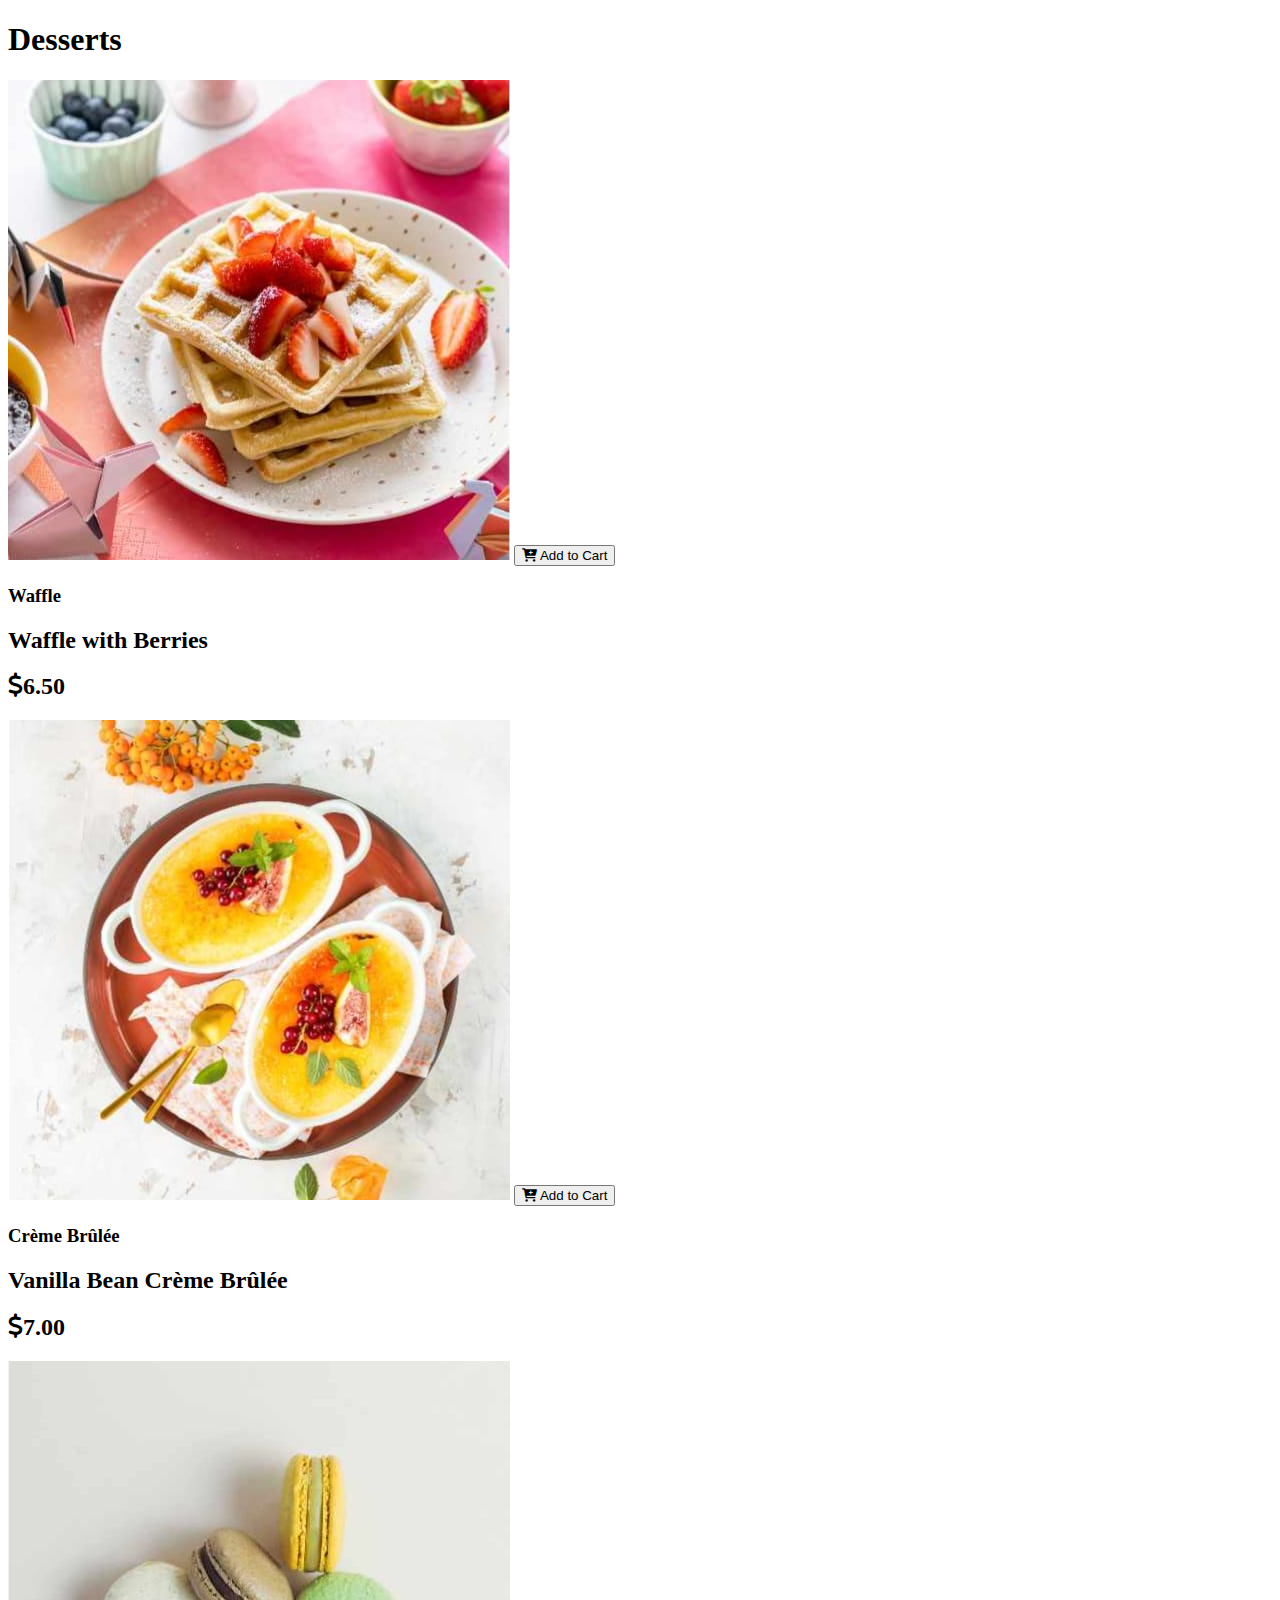
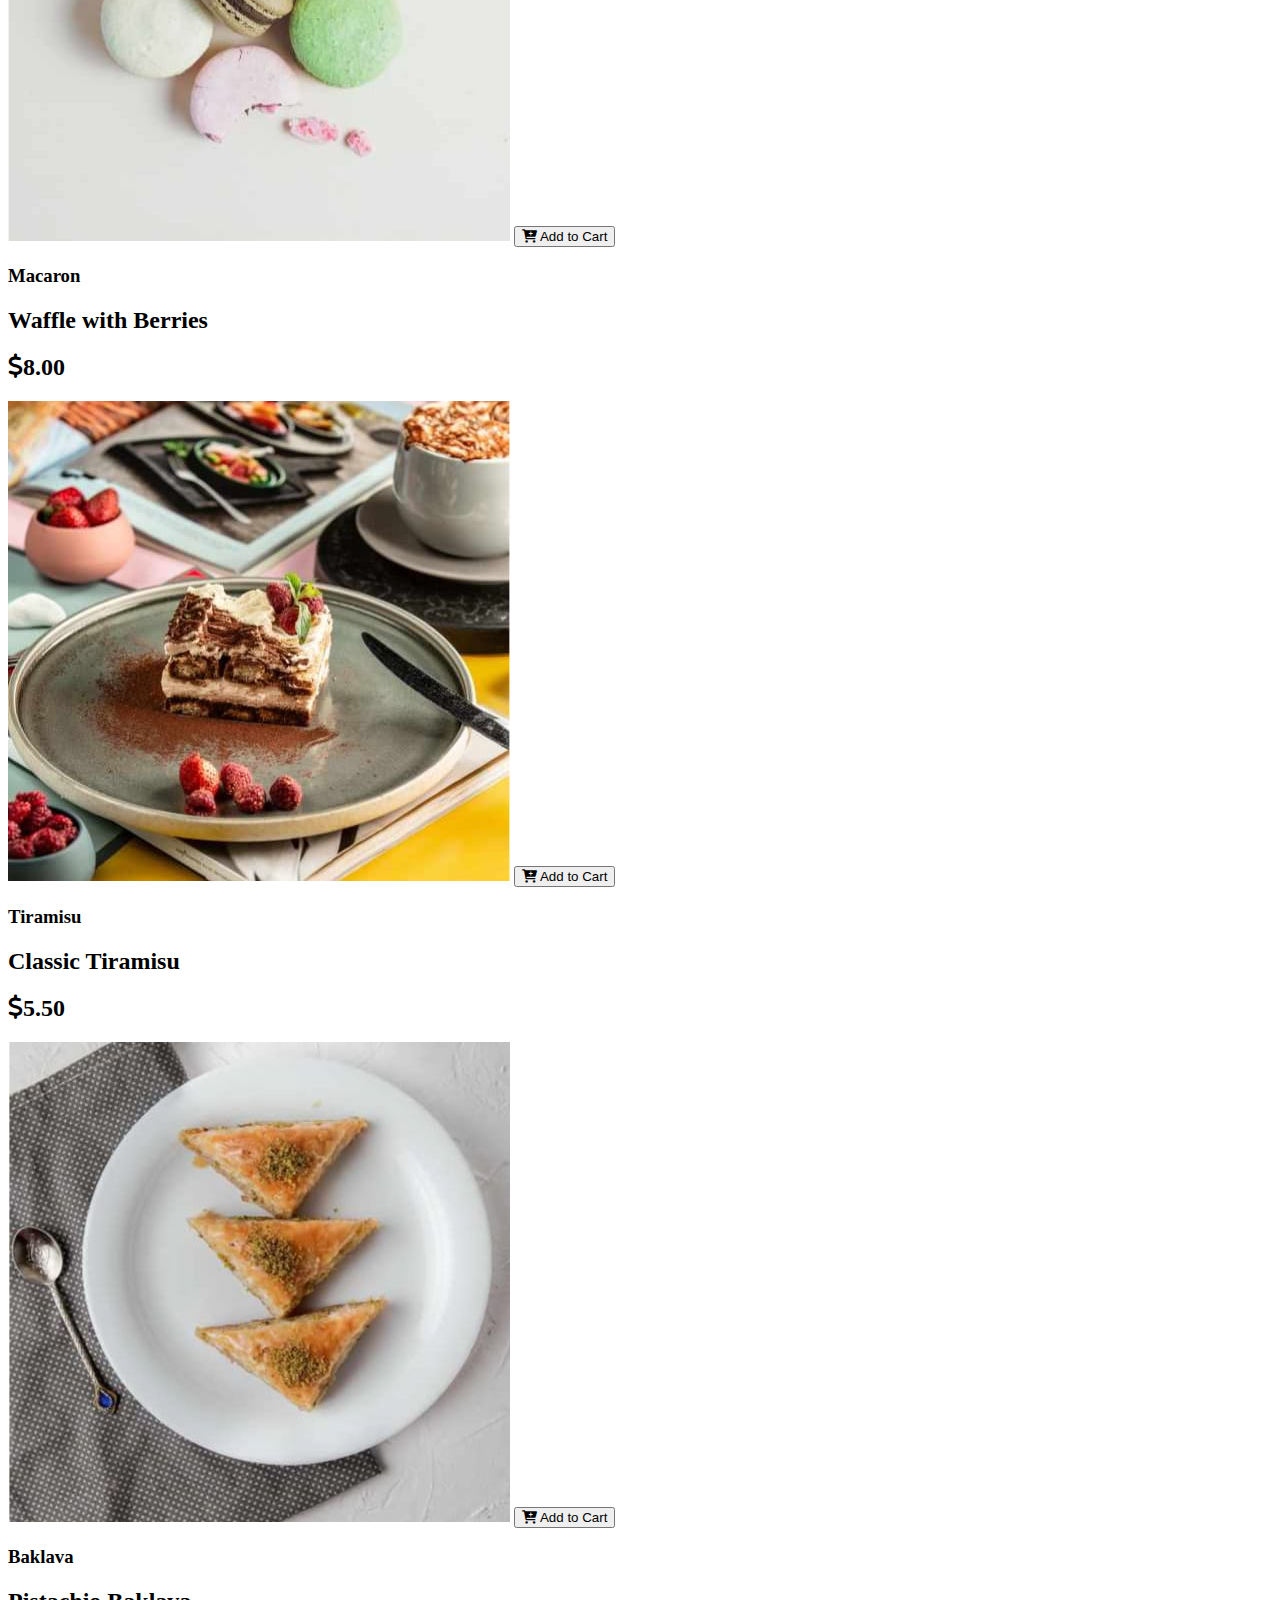
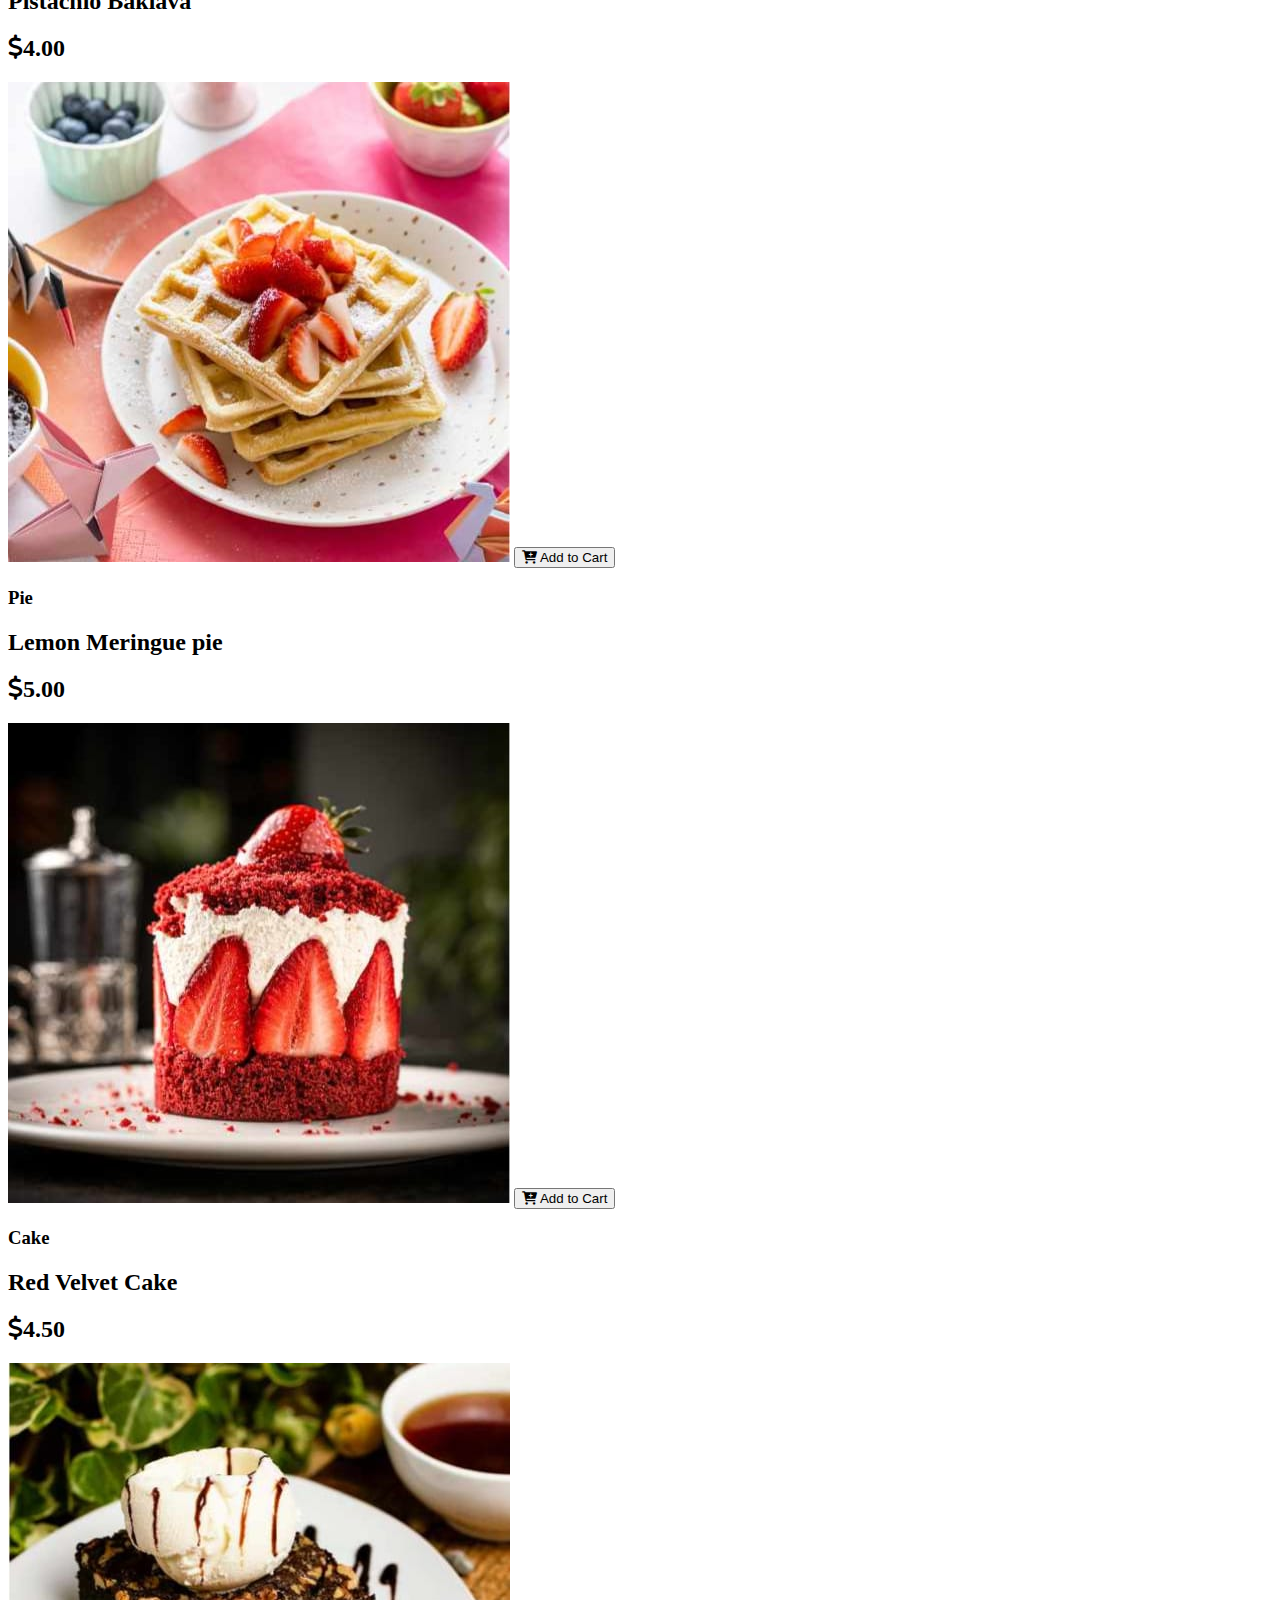
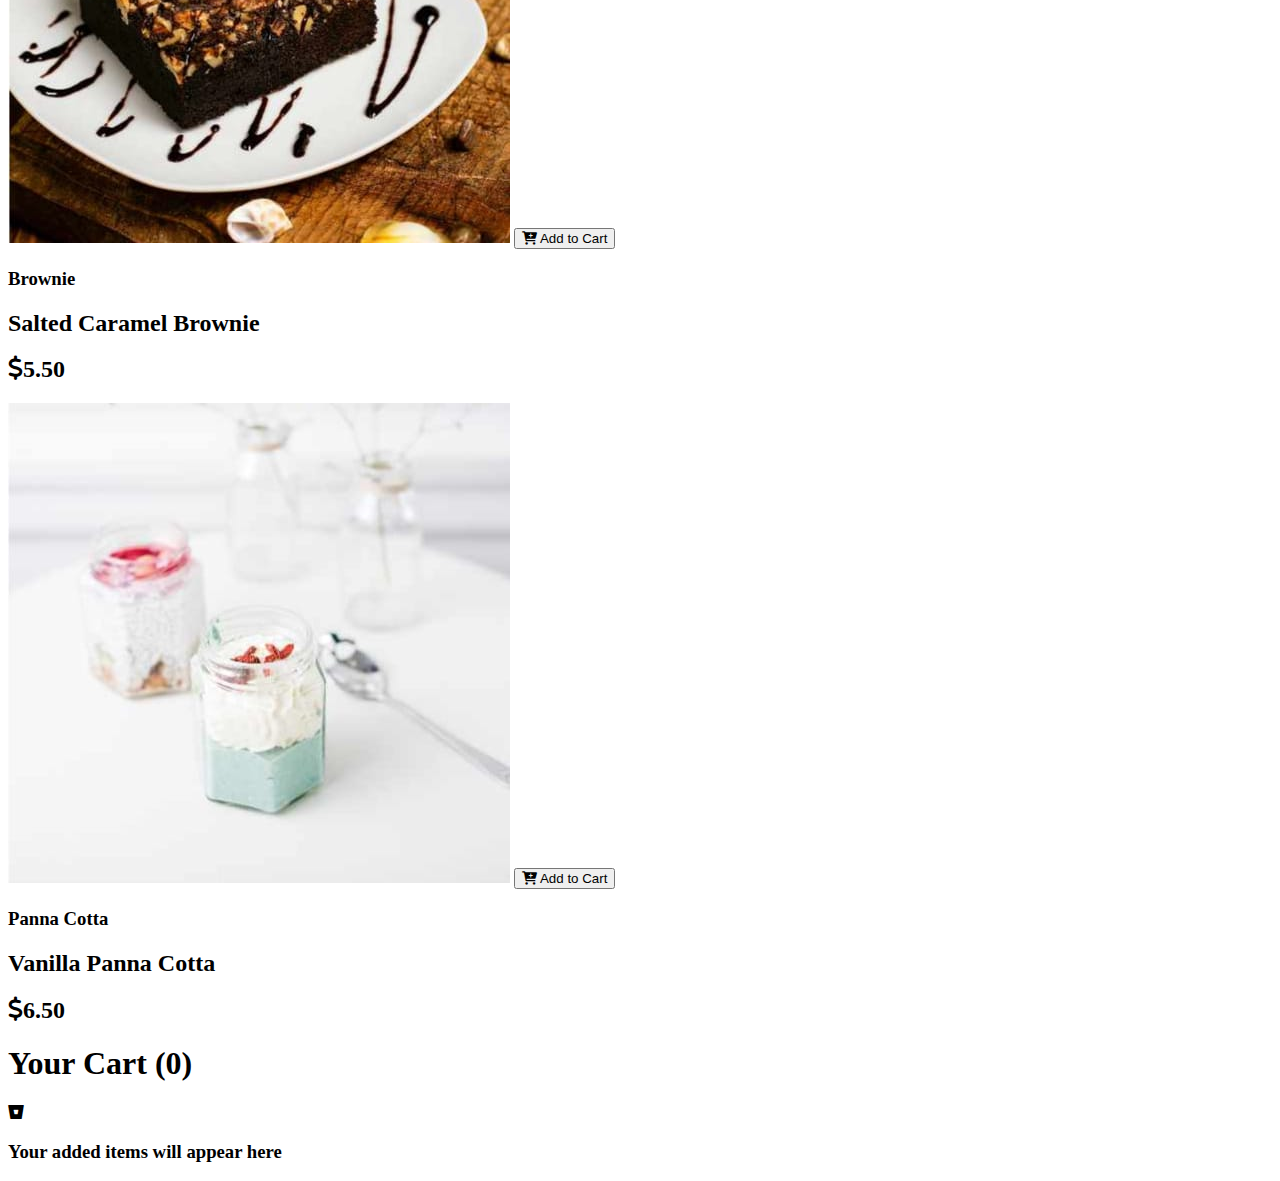
==== product.html @ cdf36c1e "did the html of this project" ====
<!DOCTYPE html>
<html lang="en">
<head>
    <meta charset="UTF-8">
    <meta name="viewport" content="width=device-width, initial-scale=1.0">
    <link rel="stylesheet" href="fontawesome/css/all.css">
    <title>Product list</title>
</head>
<body>
    <h1>Desserts</h1>
    <section>

        <div>
            <img src="product-list-with-cart-main/assets/images/image-waffle-desktop.jpg" alt="Waffle">
            <button> <i class="fa-solid fa-cart-plus"></i>  Add to Cart</button>
            <h3>Waffle</h3>
            <h2>Waffle with Berries</h2>
            <h2> <i class="fa-solid fa-dollar-sign"></i>6.50</h2>
        </div>

        <div>
            <img src="product-list-with-cart-main/assets/images/image-creme-brulee-desktop.jpg" alt="Crème Brûlée">
            <button> <i class="fa-solid fa-cart-plus"></i>  Add to Cart</button>
            <h3>Crème Brûlée</h3>
            <h2>Vanilla Bean Crème Brûlée</h2>
            <h2> <i class="fa-solid fa-dollar-sign"></i>7.00</h2>
        </div>

        <div>
            <img src="product-list-with-cart-main/assets/images/image-macaron-desktop.jpg" alt="Macaron">
            <button> <i class="fa-solid fa-cart-plus"></i>  Add to Cart</button>
            <h3>Macaron</h3>
            <h2>Waffle with Berries</h2>
            <h2> <i class="fa-solid fa-dollar-sign"></i>8.00</h2>
        </div>

    </section>

    <section>

        <div>
            <img src="product-list-with-cart-main/assets/images/image-tiramisu-desktop.jpg" alt="Tiramisu">
            <button> <i class="fa-solid fa-cart-plus"></i>  Add to Cart</button>
            <h3>Tiramisu</h3>
            <h2>Classic Tiramisu</h2>
            <h2> <i class="fa-solid fa-dollar-sign"></i>5.50</h2>
        </div>

        <div>
            <img src="product-list-with-cart-main/assets/images/image-baklava-desktop.jpg" alt="Baklava">
            <button> <i class="fa-solid fa-cart-plus"></i>  Add to Cart</button>
            <h3>Baklava</h3>
            <h2>Pistachio Baklava</h2>
            <h2> <i class="fa-solid fa-dollar-sign"></i>4.00</h2>
        </div>

        <div>
            <img src="product-list-with-cart-main/assets/images/image-waffle-desktop.jpg" alt="Pie">
            <button> <i class="fa-solid fa-cart-plus"></i>  Add to Cart</button>
            <h3>Pie</h3>
            <h2>Lemon Meringue pie</h2>
            <h2> <i class="fa-solid fa-dollar-sign"></i>5.00</h2>
        </div>
    </section>


    <section>

        <div>
            <img src="product-list-with-cart-main/assets/images/image-cake-desktop.jpg" alt="Cake">
            <button> <i class="fa-solid fa-cart-plus"></i>  Add to Cart</button>
            <h3>Cake</h3>
            <h2>Red Velvet Cake</h2>
            <h2> <i class="fa-solid fa-dollar-sign"></i>4.50</h2>
        </div>

        <div>
            <img src="product-list-with-cart-main/assets/images/image-brownie-desktop.jpg" alt="Brownie">
            <button> <i class="fa-solid fa-cart-plus"></i>  Add to Cart</button>
            <h3>Brownie</h3>
            <h2>Salted Caramel Brownie</h2>
            <h2> <i class="fa-solid fa-dollar-sign"></i>5.50</h2>
        </div>

        <div>
            <img src="product-list-with-cart-main/assets/images/image-panna-cotta-desktop.jpg" alt="Panna Cotta">
            <button> <i class="fa-solid fa-cart-plus"></i>  Add to Cart</button>
            <h3>Panna Cotta</h3>
            <h2>Vanilla Panna Cotta</h2>
            <h2> <i class="fa-solid fa-dollar-sign"></i>6.50</h2>
        </div>

    </section>

    <nav>
        <h1>Your Cart (0)</h1>
        <span>  <i class="fa-brands fa-bitbucket"></i> </span>
        <h3>Your added items will appear here</h3>
    </nav>
</body>
</html>
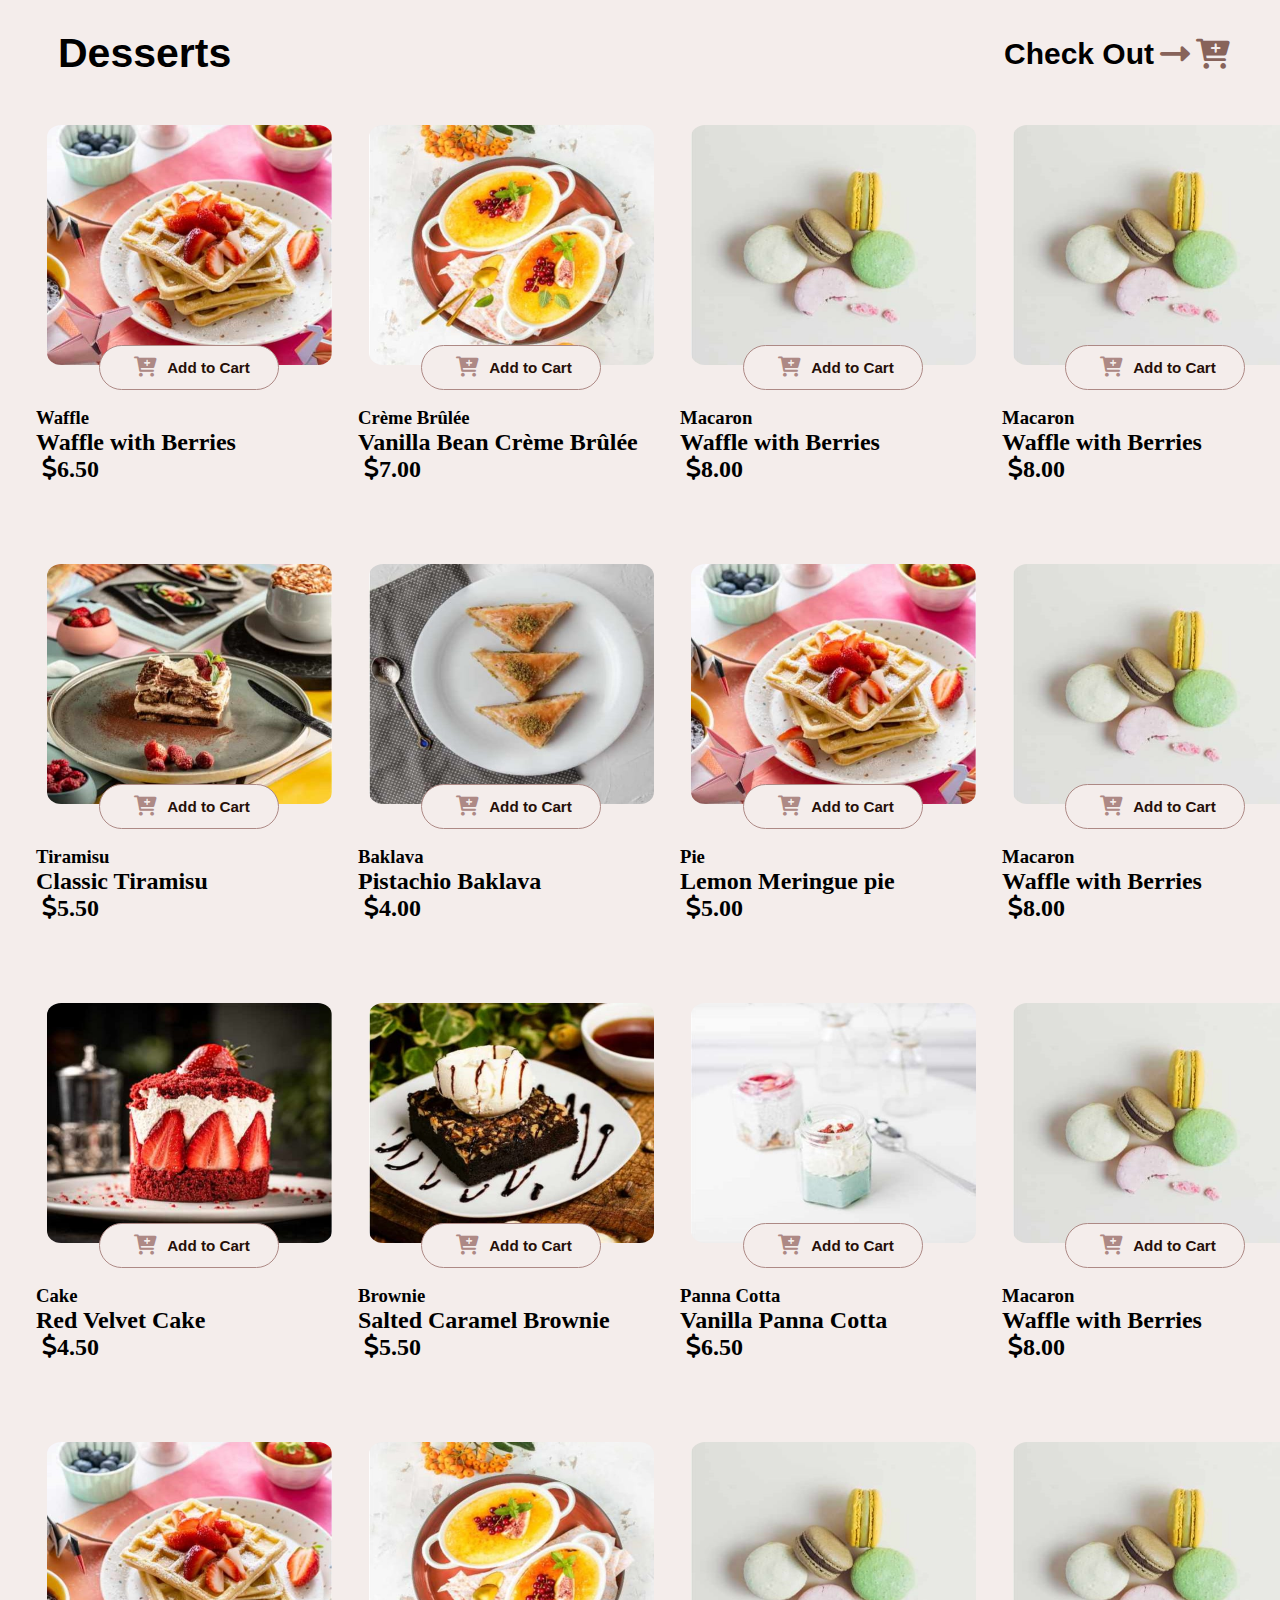
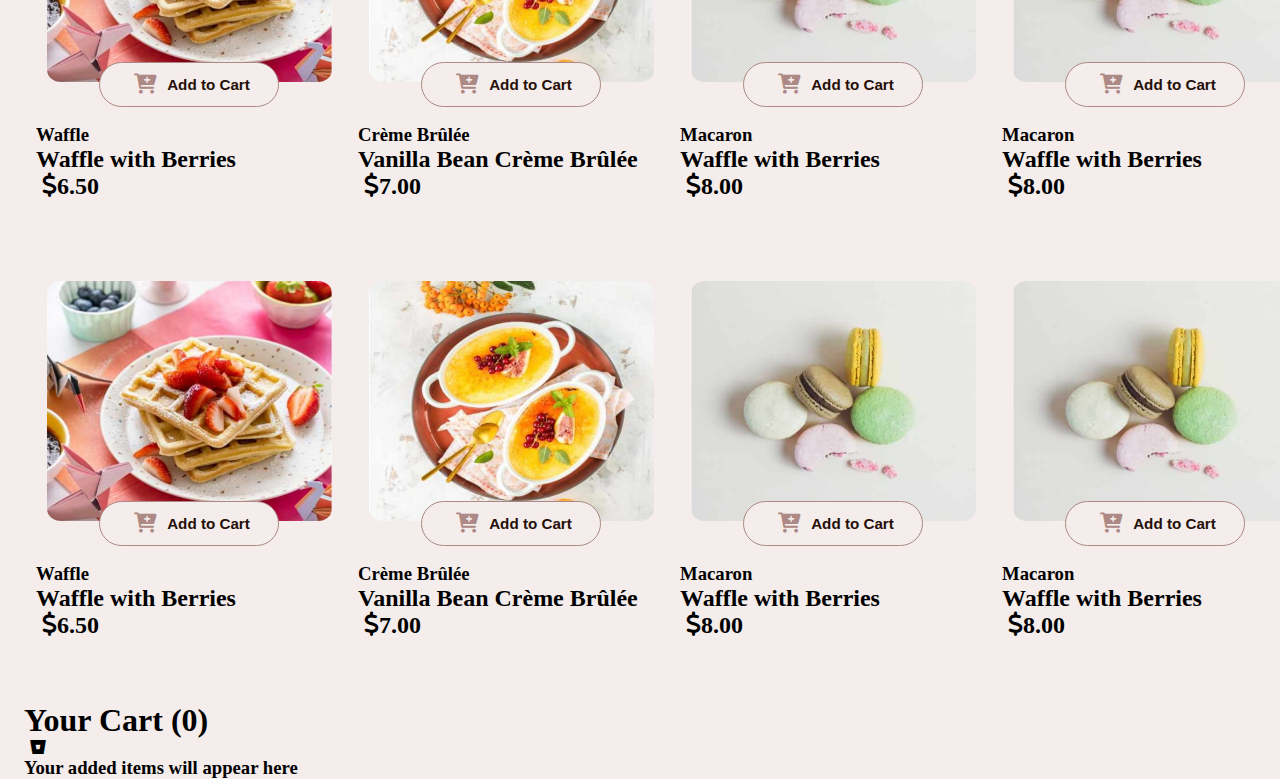
==== commit 45ba8862: "did the css of the site" ====
--- a/product.html
+++ b/product.html
@@ -4,94 +4,271 @@
     <meta charset="UTF-8">
     <meta name="viewport" content="width=device-width, initial-scale=1.0">
     <link rel="stylesheet" href="fontawesome/css/all.css">
+    <link rel="stylesheet" href="Product.css">
     <title>Product list</title>
 </head>
 <body>
-    <h1>Desserts</h1>
-    <section>
-
-        <div>
-            <img src="product-list-with-cart-main/assets/images/image-waffle-desktop.jpg" alt="Waffle">
-            <button> <i class="fa-solid fa-cart-plus"></i>  Add to Cart</button>
-            <h3>Waffle</h3>
-            <h2>Waffle with Berries</h2>
-            <h2> <i class="fa-solid fa-dollar-sign"></i>6.50</h2>
-        </div>
-
-        <div>
-            <img src="product-list-with-cart-main/assets/images/image-creme-brulee-desktop.jpg" alt="Crème Brûlée">
-            <button> <i class="fa-solid fa-cart-plus"></i>  Add to Cart</button>
-            <h3>Crème Brûlée</h3>
-            <h2>Vanilla Bean Crème Brûlée</h2>
-            <h2> <i class="fa-solid fa-dollar-sign"></i>7.00</h2>
-        </div>
-
-        <div>
-            <img src="product-list-with-cart-main/assets/images/image-macaron-desktop.jpg" alt="Macaron">
-            <button> <i class="fa-solid fa-cart-plus"></i>  Add to Cart</button>
-            <h3>Macaron</h3>
-            <h2>Waffle with Berries</h2>
-            <h2> <i class="fa-solid fa-dollar-sign"></i>8.00</h2>
-        </div>
-
+    <div class="div1">
+        <h1 class="desserts">Desserts</h1>
+        <span>
+            <h1 class="check">Check Out</h1>
+            <i class="fa-solid fa-right-long"></i>
+            <i class="fa-solid fa-cart-plus"></i> 
+        </span>
+    </div>
+   
+
+    <section class="realsection">
+
+        <section class="sections"> 
+
+            <div>
+                
+                <nav class="btn">
+                    <img src="product-list-with-cart-main/assets/images/image-waffle-desktop.jpg" alt="Waffle">
+                    <button> <i class="fa-solid fa-cart-plus"></i>  Add to Cart</button>
+                </nav>
+                
+                <h3>Waffle</h3>
+                <h2>Waffle with Berries</h2>
+                <h2> <i class="fa-solid fa-dollar-sign"></i>6.50</h2>
+            </div>
+    
+            <div>
+                <nav class="btn">
+                    <img src="product-list-with-cart-main/assets/images/image-creme-brulee-desktop.jpg" alt="Crème Brûlée">
+                    <button> <i class="fa-solid fa-cart-plus"></i>  Add to Cart</button>
+                </nav>
+
+                <h3>Crème Brûlée</h3>
+                <h2>Vanilla Bean Crème Brûlée</h2>
+                <h2> <i class="fa-solid fa-dollar-sign"></i>7.00</h2>
+            </div>
+    
+            <div>
+                <nav class="btn">
+                    <img src="product-list-with-cart-main/assets/images/image-macaron-desktop.jpg" alt="Macaron">
+                <button> <i class="fa-solid fa-cart-plus"></i>  Add to Cart</button>
+                </nav>
+
+                <h3>Macaron</h3>
+                <h2>Waffle with Berries</h2>
+                <h2> <i class="fa-solid fa-dollar-sign"></i>8.00</h2>
+            </div>
+    
+            <div>
+                <nav class="btn">
+                    <img src="product-list-with-cart-main/assets/images/image-macaron-desktop.jpg" alt="Macaron">
+                <button> <i class="fa-solid fa-cart-plus"></i>  Add to Cart</button>
+                </nav>
+
+                <h3>Macaron</h3>
+                <h2>Waffle with Berries</h2>
+                <h2> <i class="fa-solid fa-dollar-sign"></i>8.00</h2>
+            </div>
+        </section>
+    
+        <section class="sections">
+    
+            <div>
+
+                <nav class="btn">
+                    <img src="product-list-with-cart-main/assets/images/image-tiramisu-desktop.jpg" alt="Tiramisu">
+                <button> <i class="fa-solid fa-cart-plus"></i>  Add to Cart</button>
+                </nav>
+                
+                <h3>Tiramisu</h3>
+                <h2>Classic Tiramisu</h2>
+                <h2> <i class="fa-solid fa-dollar-sign"></i>5.50</h2>
+            </div>
+    
+            <div>
+                
+                <nav class="btn">
+                    <img src="product-list-with-cart-main/assets/images/image-baklava-desktop.jpg" alt="Baklava">
+                <button> <i class="fa-solid fa-cart-plus"></i>  Add to Cart</button>
+                </nav>
+
+                <h3>Baklava</h3>
+                <h2>Pistachio Baklava</h2>
+                <h2> <i class="fa-solid fa-dollar-sign"></i>4.00</h2>
+            </div>
+    
+            <div>
+                
+                <nav class="btn">
+                    <img src="product-list-with-cart-main/assets/images/image-waffle-desktop.jpg" alt="Pie">
+                <button> <i class="fa-solid fa-cart-plus"></i>  Add to Cart</button>
+                </nav>
+
+                <h3>Pie</h3>
+                <h2>Lemon Meringue pie</h2>
+                <h2> <i class="fa-solid fa-dollar-sign"></i>5.00</h2>
+            </div>
+
+            <div>
+                <nav class="btn">
+                    <img src="product-list-with-cart-main/assets/images/image-macaron-desktop.jpg" alt="Macaron">
+                <button> <i class="fa-solid fa-cart-plus"></i>  Add to Cart</button>
+                </nav>
+
+                <h3>Macaron</h3>
+                <h2>Waffle with Berries</h2>
+                <h2> <i class="fa-solid fa-dollar-sign"></i>8.00</h2>
+            </div>
+        </section>
+    
+    
+        <section class="sections">
+    
+            <div>
+
+                 <nav class="btn">
+                    <img src="product-list-with-cart-main/assets/images/image-cake-desktop.jpg" alt="Cake">
+                <button> <i class="fa-solid fa-cart-plus"></i>  Add to Cart</button>
+                 </nav>
+
+                <h3>Cake</h3>
+                <h2>Red Velvet Cake</h2>
+                <h2> <i class="fa-solid fa-dollar-sign"></i>4.50</h2>
+            </div>
+    
+            <div>
+
+                <nav class="btn">
+                    <img src="product-list-with-cart-main/assets/images/image-brownie-desktop.jpg" alt="Brownie">
+                    <button> <i class="fa-solid fa-cart-plus"></i>  Add to Cart</button>
+                </nav>
+
+                <h3>Brownie</h3>
+                <h2>Salted Caramel Brownie</h2>
+                <h2> <i class="fa-solid fa-dollar-sign"></i>5.50</h2>
+            </div>
+    
+            <div>
+
+                <nav class="btn">
+                    <img src="product-list-with-cart-main/assets/images/image-panna-cotta-desktop.jpg" alt="Panna Cotta">
+                    <button> <i class="fa-solid fa-cart-plus"></i>  Add to Cart</button>
+                </nav>
+
+                <h3>Panna Cotta</h3>
+                <h2>Vanilla Panna Cotta</h2>
+                <h2> <i class="fa-solid fa-dollar-sign"></i>6.50</h2>
+            </div>
+
+            <div>
+                <nav class="btn">
+                    <img src="product-list-with-cart-main/assets/images/image-macaron-desktop.jpg" alt="Macaron">
+                <button> <i class="fa-solid fa-cart-plus"></i>  Add to Cart</button>
+                </nav>
+
+                <h3>Macaron</h3>
+                <h2>Waffle with Berries</h2>
+                <h2> <i class="fa-solid fa-dollar-sign"></i>8.00</h2>
+            </div>
+    
+        </section>
+    
+        <section class="sections"> 
+
+            <div>
+                
+                <nav class="btn">
+                    <img src="product-list-with-cart-main/assets/images/image-waffle-desktop.jpg" alt="Waffle">
+                    <button> <i class="fa-solid fa-cart-plus"></i>  Add to Cart</button>
+                </nav>
+                
+                <h3>Waffle</h3>
+                <h2>Waffle with Berries</h2>
+                <h2> <i class="fa-solid fa-dollar-sign"></i>6.50</h2>
+            </div>
+    
+            <div>
+                <nav class="btn">
+                    <img src="product-list-with-cart-main/assets/images/image-creme-brulee-desktop.jpg" alt="Crème Brûlée">
+                    <button> <i class="fa-solid fa-cart-plus"></i>  Add to Cart</button>
+                </nav>
+
+                <h3>Crème Brûlée</h3>
+                <h2>Vanilla Bean Crème Brûlée</h2>
+                <h2> <i class="fa-solid fa-dollar-sign"></i>7.00</h2>
+            </div>
+    
+            <div>
+                <nav class="btn">
+                    <img src="product-list-with-cart-main/assets/images/image-macaron-desktop.jpg" alt="Macaron">
+                <button> <i class="fa-solid fa-cart-plus"></i>  Add to Cart</button>
+                </nav>
+
+                <h3>Macaron</h3>
+                <h2>Waffle with Berries</h2>
+                <h2> <i class="fa-solid fa-dollar-sign"></i>8.00</h2>
+            </div>
+    
+            <div>
+                <nav class="btn">
+                    <img src="product-list-with-cart-main/assets/images/image-macaron-desktop.jpg" alt="Macaron">
+                <button> <i class="fa-solid fa-cart-plus"></i>  Add to Cart</button>
+                </nav>
+
+                <h3>Macaron</h3>
+                <h2>Waffle with Berries</h2>
+                <h2> <i class="fa-solid fa-dollar-sign"></i>8.00</h2>
+            </div>
+        </section>
+
+        <section class="sections"> 
+
+            <div>
+                
+                <nav class="btn">
+                    <img src="product-list-with-cart-main/assets/images/image-waffle-desktop.jpg" alt="Waffle">
+                    <button> <i class="fa-solid fa-cart-plus"></i>  Add to Cart</button>
+                </nav>
+                
+                <h3>Waffle</h3>
+                <h2>Waffle with Berries</h2>
+                <h2> <i class="fa-solid fa-dollar-sign"></i>6.50</h2>
+            </div>
+    
+            <div>
+                <nav class="btn">
+                    <img src="product-list-with-cart-main/assets/images/image-creme-brulee-desktop.jpg" alt="Crème Brûlée">
+                    <button> <i class="fa-solid fa-cart-plus"></i>  Add to Cart</button>
+                </nav>
+
+                <h3>Crème Brûlée</h3>
+                <h2>Vanilla Bean Crème Brûlée</h2>
+                <h2> <i class="fa-solid fa-dollar-sign"></i>7.00</h2>
+            </div>
+    
+            <div>
+                <nav class="btn">
+                    <img src="product-list-with-cart-main/assets/images/image-macaron-desktop.jpg" alt="Macaron">
+                <button> <i class="fa-solid fa-cart-plus"></i>  Add to Cart</button>
+                </nav>
+
+                <h3>Macaron</h3>
+                <h2>Waffle with Berries</h2>
+                <h2> <i class="fa-solid fa-dollar-sign"></i>8.00</h2>
+            </div>
+    
+            <div>
+                <nav class="btn">
+                    <img src="product-list-with-cart-main/assets/images/image-macaron-desktop.jpg" alt="Macaron">
+                <button> <i class="fa-solid fa-cart-plus"></i>  Add to Cart</button>
+                </nav>
+
+                <h3>Macaron</h3>
+                <h2>Waffle with Berries</h2>
+                <h2> <i class="fa-solid fa-dollar-sign"></i>8.00</h2>
+            </div>
+        </section>
+        
     </section>
 
-    <section>
-
-        <div>
-            <img src="product-list-with-cart-main/assets/images/image-tiramisu-desktop.jpg" alt="Tiramisu">
-            <button> <i class="fa-solid fa-cart-plus"></i>  Add to Cart</button>
-            <h3>Tiramisu</h3>
-            <h2>Classic Tiramisu</h2>
-            <h2> <i class="fa-solid fa-dollar-sign"></i>5.50</h2>
-        </div>
-
-        <div>
-            <img src="product-list-with-cart-main/assets/images/image-baklava-desktop.jpg" alt="Baklava">
-            <button> <i class="fa-solid fa-cart-plus"></i>  Add to Cart</button>
-            <h3>Baklava</h3>
-            <h2>Pistachio Baklava</h2>
-            <h2> <i class="fa-solid fa-dollar-sign"></i>4.00</h2>
-        </div>
-
-        <div>
-            <img src="product-list-with-cart-main/assets/images/image-waffle-desktop.jpg" alt="Pie">
-            <button> <i class="fa-solid fa-cart-plus"></i>  Add to Cart</button>
-            <h3>Pie</h3>
-            <h2>Lemon Meringue pie</h2>
-            <h2> <i class="fa-solid fa-dollar-sign"></i>5.00</h2>
-        </div>
-    </section>
-
-
-    <section>
-
-        <div>
-            <img src="product-list-with-cart-main/assets/images/image-cake-desktop.jpg" alt="Cake">
-            <button> <i class="fa-solid fa-cart-plus"></i>  Add to Cart</button>
-            <h3>Cake</h3>
-            <h2>Red Velvet Cake</h2>
-            <h2> <i class="fa-solid fa-dollar-sign"></i>4.50</h2>
-        </div>
-
-        <div>
-            <img src="product-list-with-cart-main/assets/images/image-brownie-desktop.jpg" alt="Brownie">
-            <button> <i class="fa-solid fa-cart-plus"></i>  Add to Cart</button>
-            <h3>Brownie</h3>
-            <h2>Salted Caramel Brownie</h2>
-            <h2> <i class="fa-solid fa-dollar-sign"></i>5.50</h2>
-        </div>
-
-        <div>
-            <img src="product-list-with-cart-main/assets/images/image-panna-cotta-desktop.jpg" alt="Panna Cotta">
-            <button> <i class="fa-solid fa-cart-plus"></i>  Add to Cart</button>
-            <h3>Panna Cotta</h3>
-            <h2>Vanilla Panna Cotta</h2>
-            <h2> <i class="fa-solid fa-dollar-sign"></i>6.50</h2>
-        </div>
-
-    </section>
-
+   
     <nav>
         <h1>Your Cart (0)</h1>
         <span>  <i class="fa-brands fa-bitbucket"></i> </span>
--- a/Product.css
+++ b/Product.css
@@ -0,0 +1,82 @@
+.desserts {
+    font-size: 41px;
+    font-family: sans-serif;
+    margin: 30px 0 30px 40px;
+}
+
+* {
+    margin: 0 0 0 6px;
+    background-color: hsl(13, 31%, 94%);
+}
+
+.div1 {
+    display: flex;
+    justify-content: space-between;
+    padding-right: 50px;
+    
+}
+.div1 span {
+    display: flex;
+    align-items: center;
+    justify-content: center;
+}
+
+.div1 span i {
+    font-size: 30px;
+    color: hsl(12, 20%, 44%);
+}
+.check {
+    font-size: 30px;
+    font-family: sans-serif;
+    margin: 30px 0 30px 40px;
+}
+
+
+
+.sections {
+    display: flex;
+    margin-bottom: 5%;
+    width: 70%;
+    
+}
+ 
+.btn {
+    
+    display: flex;
+    flex-direction: column;
+    align-items: center;
+    justify-content: center;
+    height: 300px;
+    width: 300px;
+    padding-right: 10px;
+}
+.btn img {
+    width: 95%;
+    border-radius: 5%;
+    height: 80%;
+    background-size: contain;
+    background-repeat: no-repeat;
+}
+
+
+
+.btn button {
+    height: 15%;
+    width: 60%;
+    border-radius: 200px;
+    border: 1px solid hsl(7, 20%, 60%);
+    margin-top: -20px;
+    font-size: 95%;
+    display: flex;
+    justify-content: center;
+    font-family: sans-serif;
+    align-items: center;
+    font-weight: 750;
+    color: hsl(14, 65%, 9%);
+}
+.btn button i {
+    color: hsl(7, 20%, 60%);
+    margin-right: 10px;
+    font-size: 20px;
+    
+}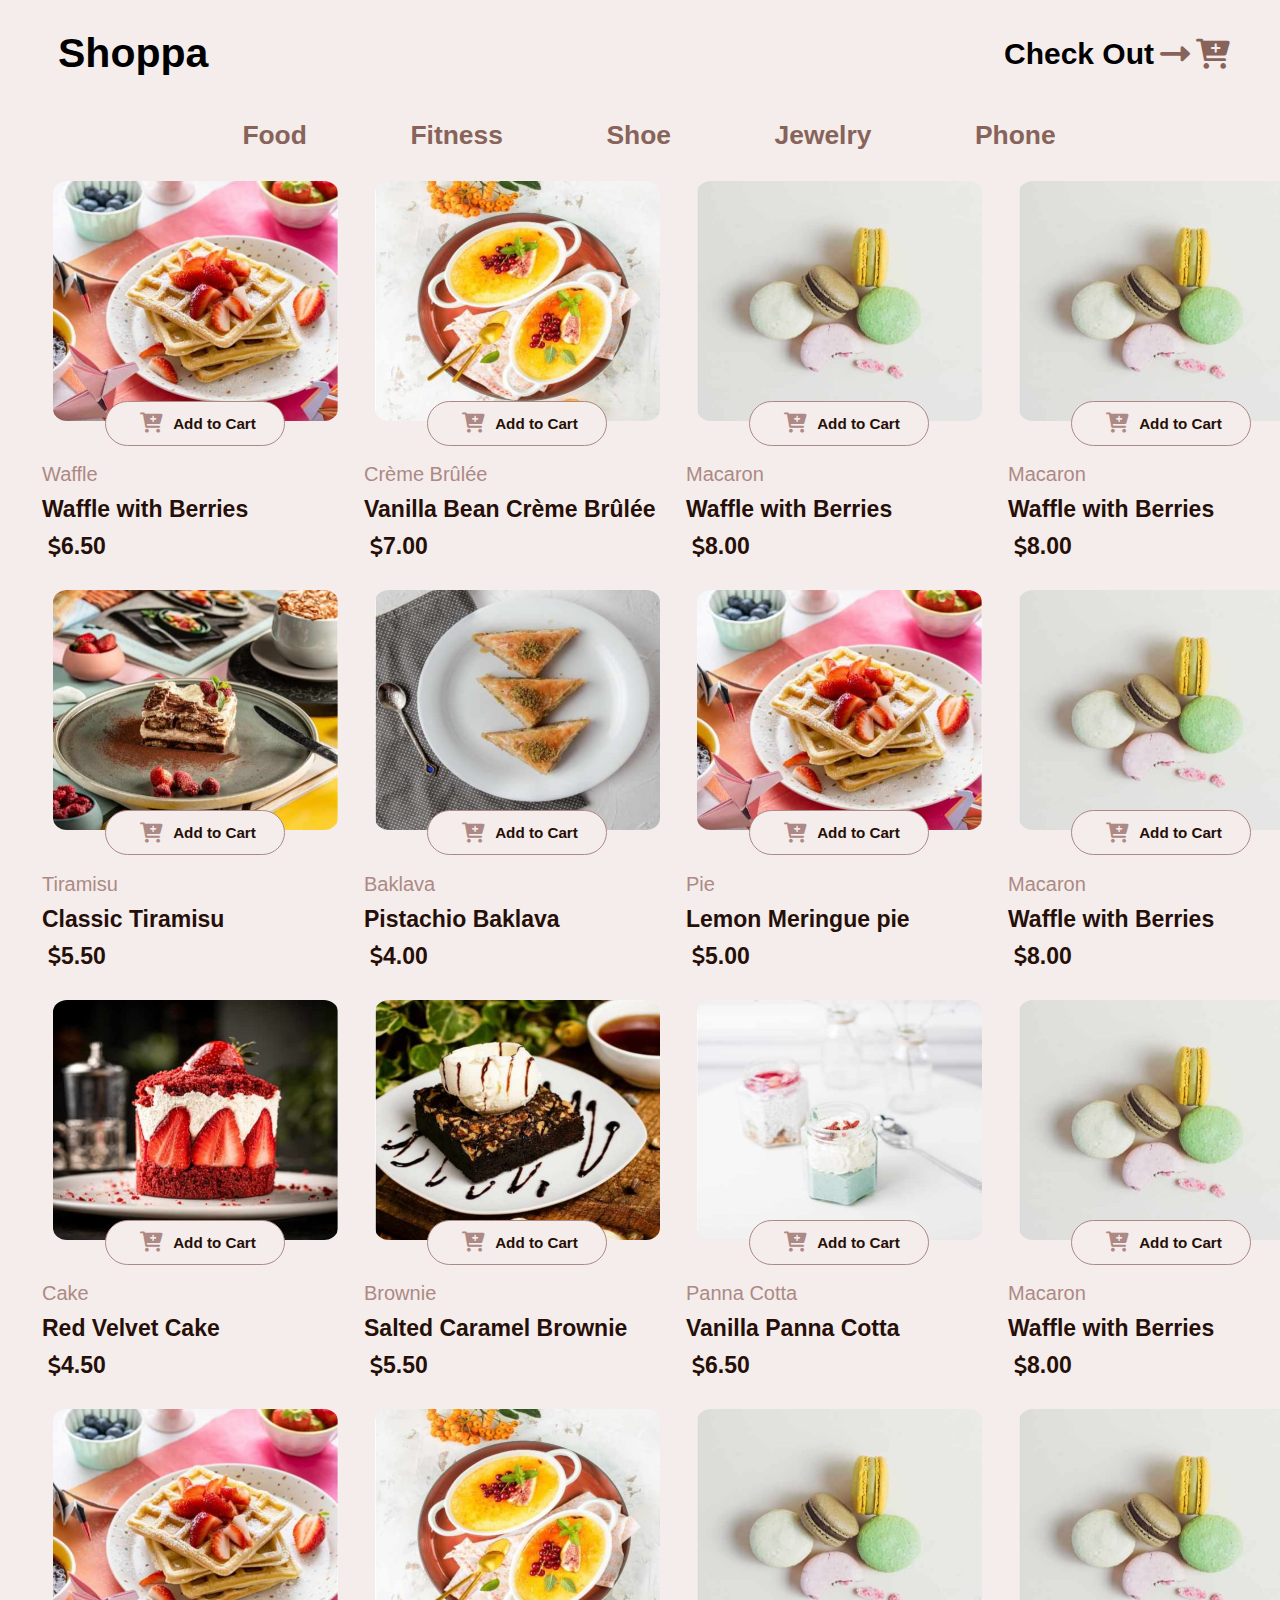
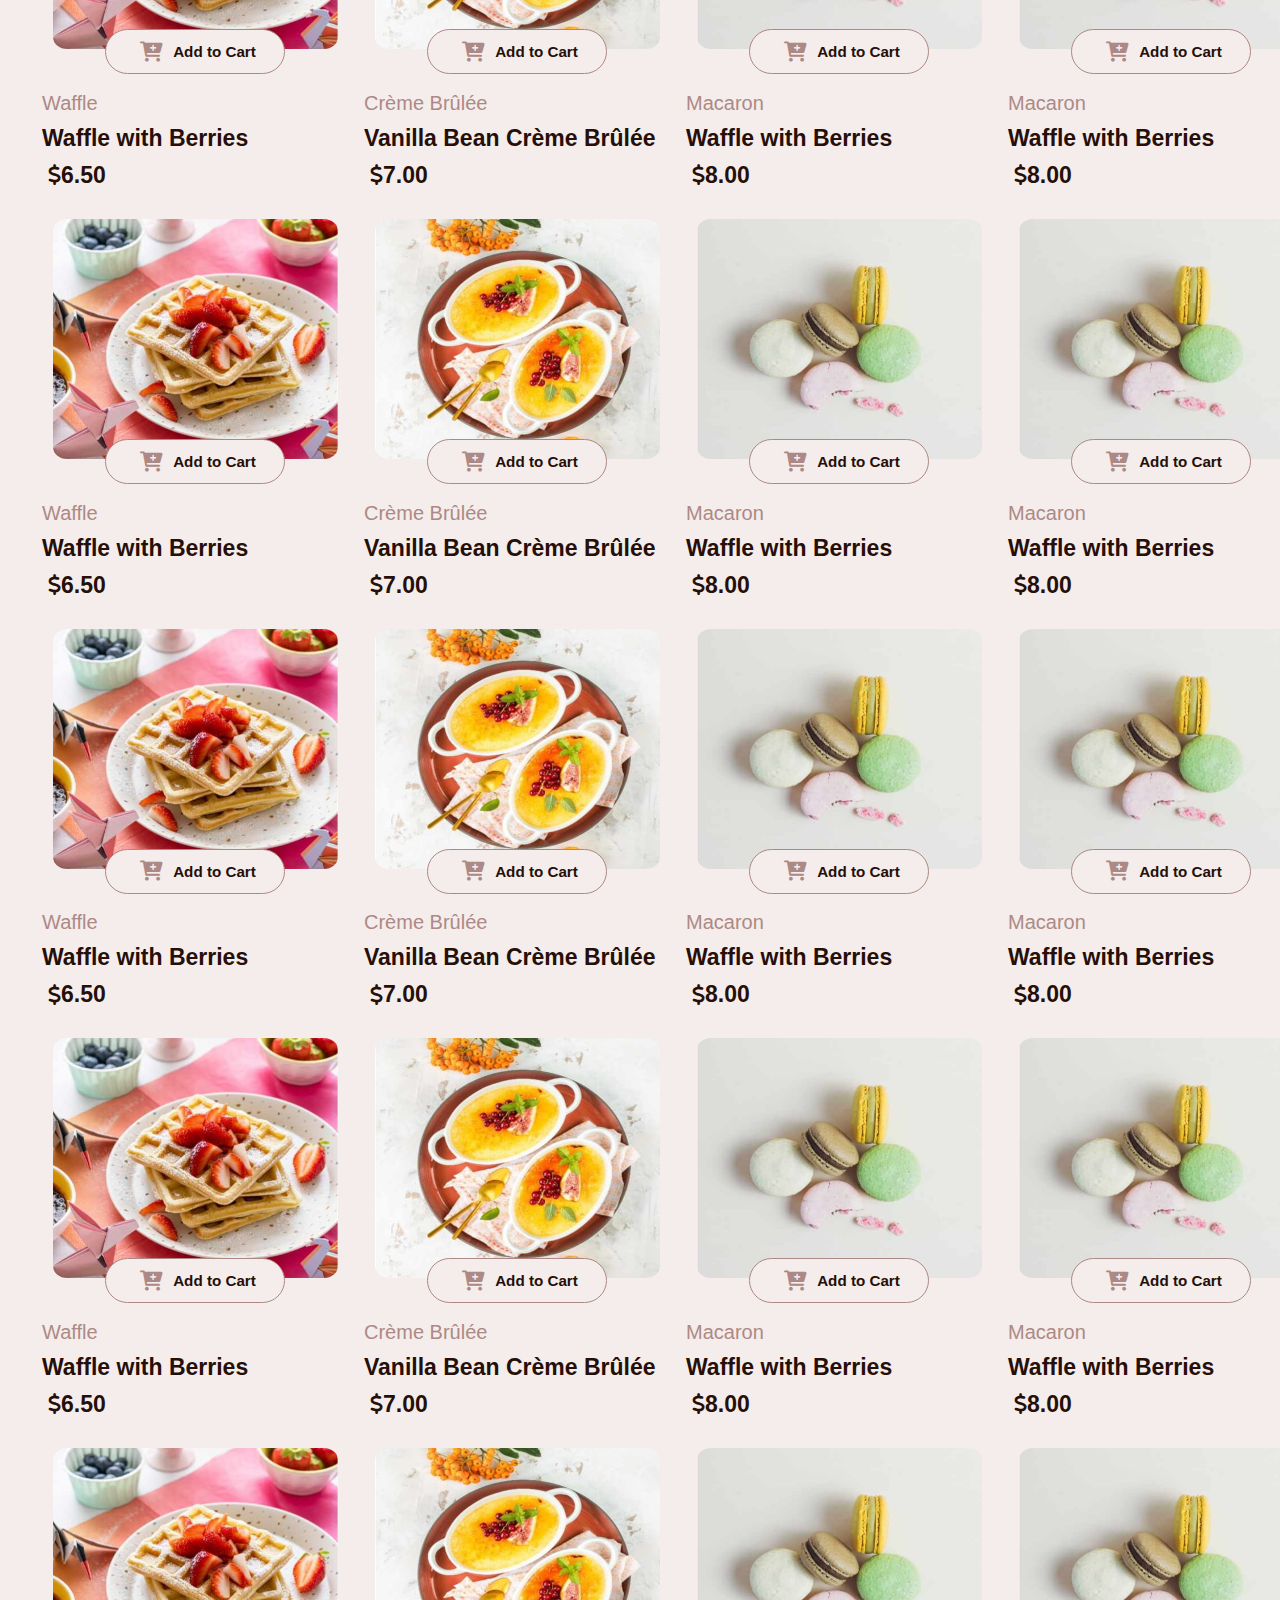
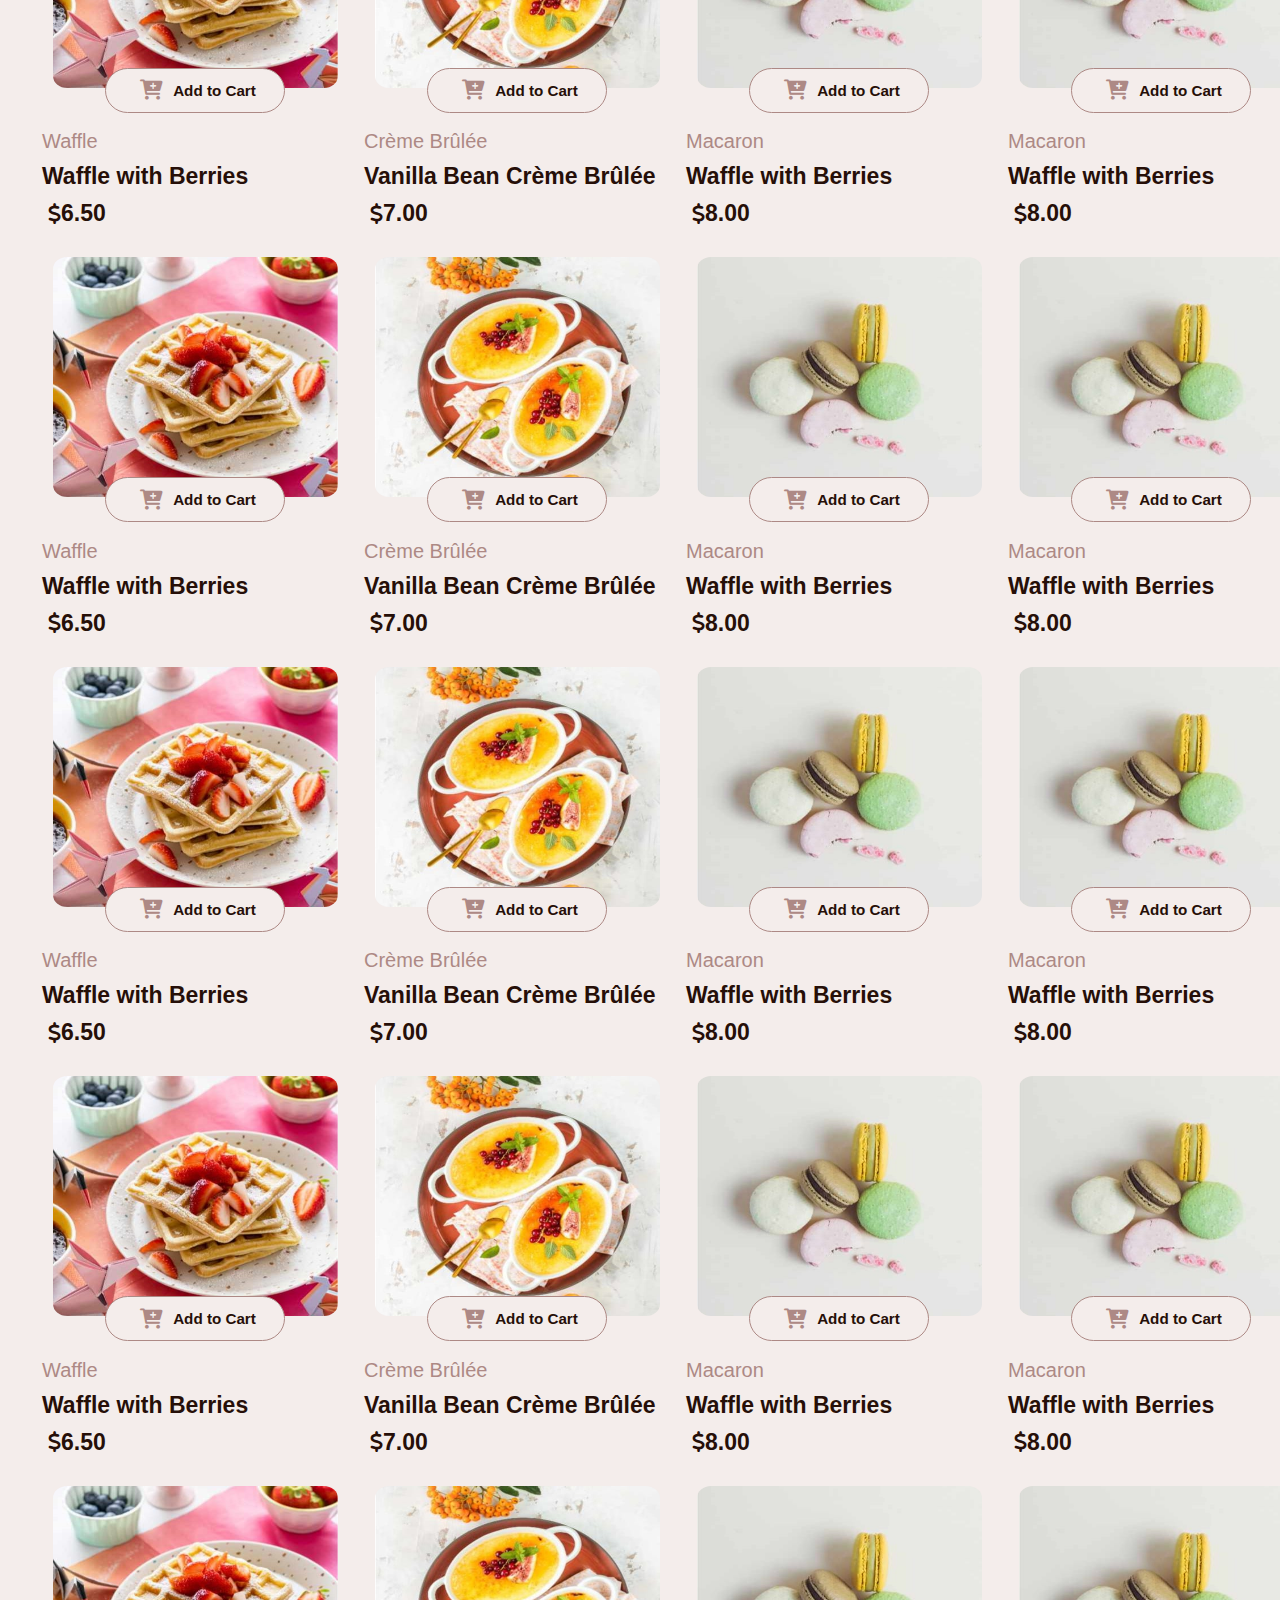
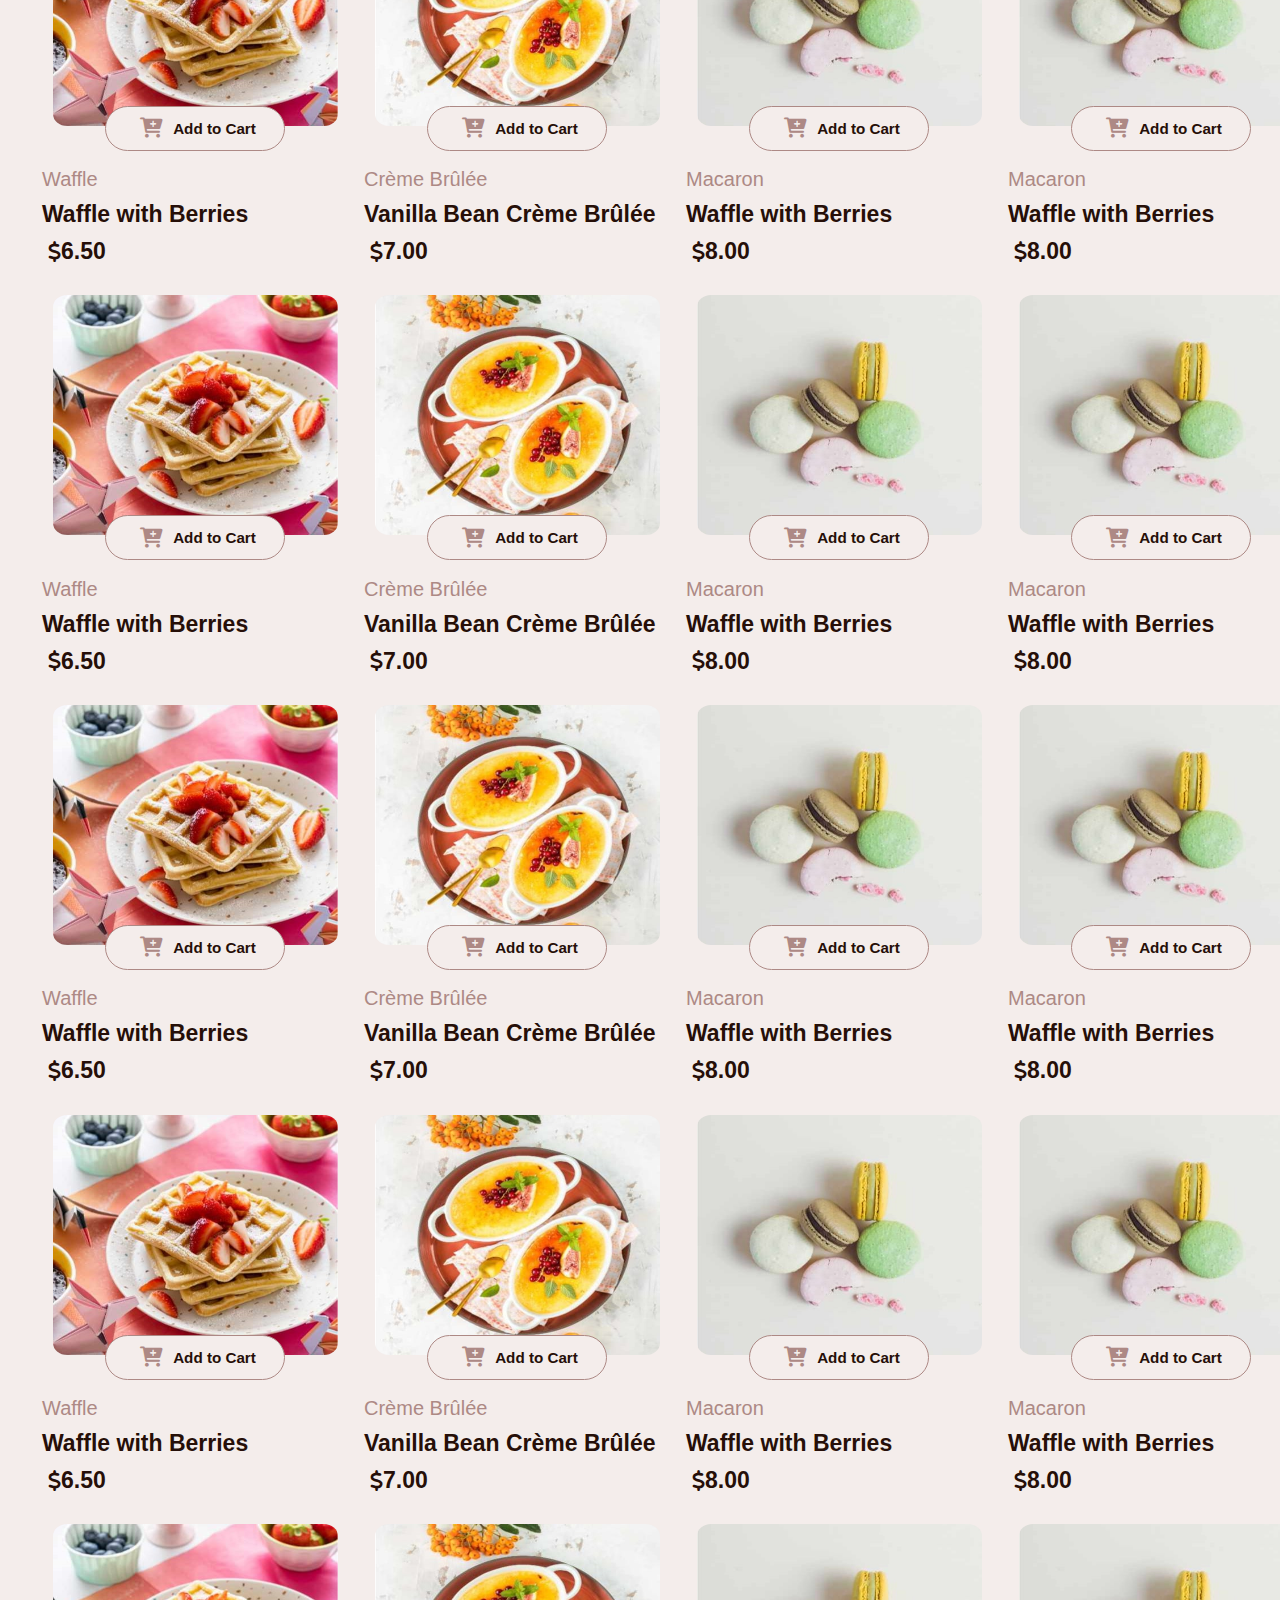
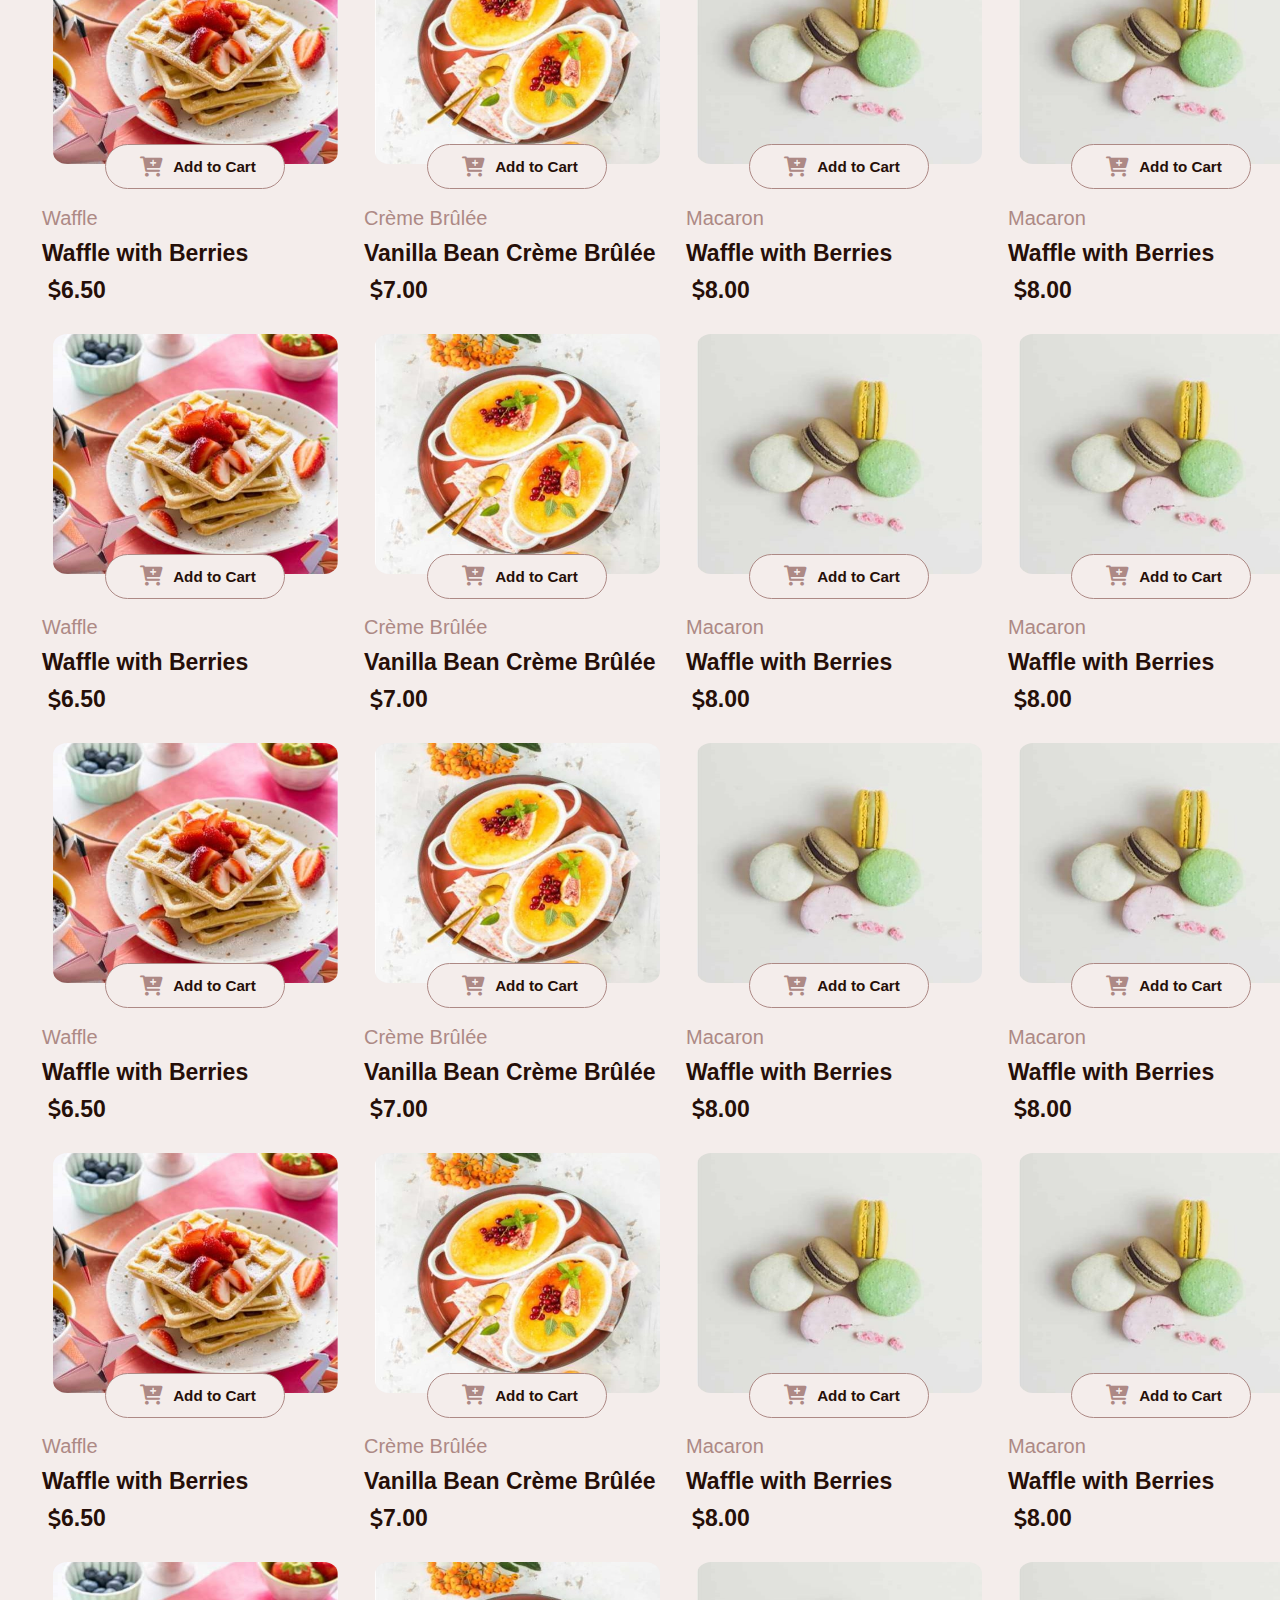
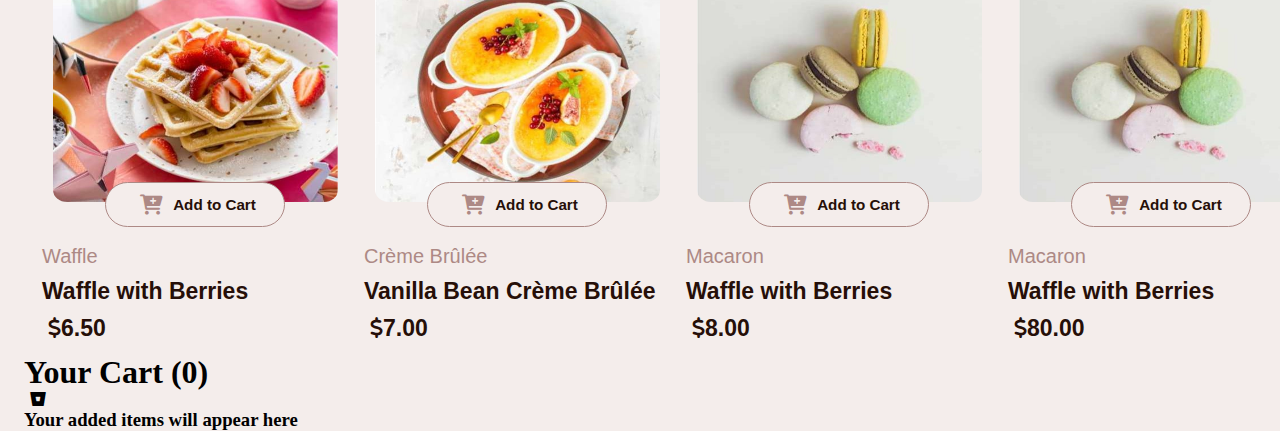
==== commit 875208f4: "did some css work" ====
--- a/product.html
+++ b/product.html
@@ -9,266 +9,1012 @@
 </head>
 <body>
     <div class="div1">
-        <h1 class="desserts">Desserts</h1>
+        <h1 class="desserts">Shoppa</h1>
         <span>
             <h1 class="check">Check Out</h1>
             <i class="fa-solid fa-right-long"></i>
             <i class="fa-solid fa-cart-plus"></i> 
         </span>
     </div>
+
+    <nav class="category">
+        <h2>Food</h2>
+        <h2>Fitness</h2>
+        <h2>Shoe</h2>
+        <h2>Jewelry</h2>
+        <h2>Phone</h2>
+    </nav>
    
 
     <section class="realsection">
 
-        <section class="sections"> 
-
-            <div>
-                
-                <nav class="btn">
-                    <img src="product-list-with-cart-main/assets/images/image-waffle-desktop.jpg" alt="Waffle">
-                    <button> <i class="fa-solid fa-cart-plus"></i>  Add to Cart</button>
-                </nav>
-                
-                <h3>Waffle</h3>
-                <h2>Waffle with Berries</h2>
-                <h2> <i class="fa-solid fa-dollar-sign"></i>6.50</h2>
-            </div>
-    
-            <div>
-                <nav class="btn">
-                    <img src="product-list-with-cart-main/assets/images/image-creme-brulee-desktop.jpg" alt="Crème Brûlée">
-                    <button> <i class="fa-solid fa-cart-plus"></i>  Add to Cart</button>
-                </nav>
-
-                <h3>Crème Brûlée</h3>
-                <h2>Vanilla Bean Crème Brûlée</h2>
-                <h2> <i class="fa-solid fa-dollar-sign"></i>7.00</h2>
-            </div>
-    
-            <div>
-                <nav class="btn">
-                    <img src="product-list-with-cart-main/assets/images/image-macaron-desktop.jpg" alt="Macaron">
-                <button> <i class="fa-solid fa-cart-plus"></i>  Add to Cart</button>
-                </nav>
-
-                <h3>Macaron</h3>
-                <h2>Waffle with Berries</h2>
-                <h2> <i class="fa-solid fa-dollar-sign"></i>8.00</h2>
-            </div>
-    
-            <div>
-                <nav class="btn">
-                    <img src="product-list-with-cart-main/assets/images/image-macaron-desktop.jpg" alt="Macaron">
-                <button> <i class="fa-solid fa-cart-plus"></i>  Add to Cart</button>
-                </nav>
-
-                <h3>Macaron</h3>
-                <h2>Waffle with Berries</h2>
-                <h2> <i class="fa-solid fa-dollar-sign"></i>8.00</h2>
-            </div>
-        </section>
-    
-        <section class="sections">
-    
-            <div>
-
-                <nav class="btn">
-                    <img src="product-list-with-cart-main/assets/images/image-tiramisu-desktop.jpg" alt="Tiramisu">
-                <button> <i class="fa-solid fa-cart-plus"></i>  Add to Cart</button>
-                </nav>
-                
-                <h3>Tiramisu</h3>
-                <h2>Classic Tiramisu</h2>
-                <h2> <i class="fa-solid fa-dollar-sign"></i>5.50</h2>
-            </div>
-    
-            <div>
-                
-                <nav class="btn">
-                    <img src="product-list-with-cart-main/assets/images/image-baklava-desktop.jpg" alt="Baklava">
-                <button> <i class="fa-solid fa-cart-plus"></i>  Add to Cart</button>
-                </nav>
-
-                <h3>Baklava</h3>
-                <h2>Pistachio Baklava</h2>
-                <h2> <i class="fa-solid fa-dollar-sign"></i>4.00</h2>
-            </div>
-    
-            <div>
-                
-                <nav class="btn">
-                    <img src="product-list-with-cart-main/assets/images/image-waffle-desktop.jpg" alt="Pie">
-                <button> <i class="fa-solid fa-cart-plus"></i>  Add to Cart</button>
-                </nav>
-
-                <h3>Pie</h3>
-                <h2>Lemon Meringue pie</h2>
-                <h2> <i class="fa-solid fa-dollar-sign"></i>5.00</h2>
-            </div>
-
-            <div>
-                <nav class="btn">
-                    <img src="product-list-with-cart-main/assets/images/image-macaron-desktop.jpg" alt="Macaron">
-                <button> <i class="fa-solid fa-cart-plus"></i>  Add to Cart</button>
-                </nav>
-
-                <h3>Macaron</h3>
-                <h2>Waffle with Berries</h2>
-                <h2> <i class="fa-solid fa-dollar-sign"></i>8.00</h2>
-            </div>
-        </section>
-    
-    
-        <section class="sections">
-    
-            <div>
-
-                 <nav class="btn">
-                    <img src="product-list-with-cart-main/assets/images/image-cake-desktop.jpg" alt="Cake">
-                <button> <i class="fa-solid fa-cart-plus"></i>  Add to Cart</button>
-                 </nav>
-
-                <h3>Cake</h3>
-                <h2>Red Velvet Cake</h2>
-                <h2> <i class="fa-solid fa-dollar-sign"></i>4.50</h2>
-            </div>
-    
-            <div>
-
-                <nav class="btn">
-                    <img src="product-list-with-cart-main/assets/images/image-brownie-desktop.jpg" alt="Brownie">
-                    <button> <i class="fa-solid fa-cart-plus"></i>  Add to Cart</button>
-                </nav>
-
-                <h3>Brownie</h3>
-                <h2>Salted Caramel Brownie</h2>
-                <h2> <i class="fa-solid fa-dollar-sign"></i>5.50</h2>
-            </div>
-    
-            <div>
-
-                <nav class="btn">
-                    <img src="product-list-with-cart-main/assets/images/image-panna-cotta-desktop.jpg" alt="Panna Cotta">
-                    <button> <i class="fa-solid fa-cart-plus"></i>  Add to Cart</button>
-                </nav>
-
-                <h3>Panna Cotta</h3>
-                <h2>Vanilla Panna Cotta</h2>
-                <h2> <i class="fa-solid fa-dollar-sign"></i>6.50</h2>
-            </div>
-
-            <div>
-                <nav class="btn">
-                    <img src="product-list-with-cart-main/assets/images/image-macaron-desktop.jpg" alt="Macaron">
-                <button> <i class="fa-solid fa-cart-plus"></i>  Add to Cart</button>
-                </nav>
-
-                <h3>Macaron</h3>
-                <h2>Waffle with Berries</h2>
-                <h2> <i class="fa-solid fa-dollar-sign"></i>8.00</h2>
-            </div>
-    
-        </section>
-    
-        <section class="sections"> 
-
-            <div>
-                
-                <nav class="btn">
-                    <img src="product-list-with-cart-main/assets/images/image-waffle-desktop.jpg" alt="Waffle">
-                    <button> <i class="fa-solid fa-cart-plus"></i>  Add to Cart</button>
-                </nav>
-                
-                <h3>Waffle</h3>
-                <h2>Waffle with Berries</h2>
-                <h2> <i class="fa-solid fa-dollar-sign"></i>6.50</h2>
-            </div>
-    
-            <div>
-                <nav class="btn">
-                    <img src="product-list-with-cart-main/assets/images/image-creme-brulee-desktop.jpg" alt="Crème Brûlée">
-                    <button> <i class="fa-solid fa-cart-plus"></i>  Add to Cart</button>
-                </nav>
-
-                <h3>Crème Brûlée</h3>
-                <h2>Vanilla Bean Crème Brûlée</h2>
-                <h2> <i class="fa-solid fa-dollar-sign"></i>7.00</h2>
-            </div>
-    
-            <div>
-                <nav class="btn">
-                    <img src="product-list-with-cart-main/assets/images/image-macaron-desktop.jpg" alt="Macaron">
-                <button> <i class="fa-solid fa-cart-plus"></i>  Add to Cart</button>
-                </nav>
-
-                <h3>Macaron</h3>
-                <h2>Waffle with Berries</h2>
-                <h2> <i class="fa-solid fa-dollar-sign"></i>8.00</h2>
-            </div>
-    
-            <div>
-                <nav class="btn">
-                    <img src="product-list-with-cart-main/assets/images/image-macaron-desktop.jpg" alt="Macaron">
-                <button> <i class="fa-solid fa-cart-plus"></i>  Add to Cart</button>
-                </nav>
-
-                <h3>Macaron</h3>
-                <h2>Waffle with Berries</h2>
-                <h2> <i class="fa-solid fa-dollar-sign"></i>8.00</h2>
-            </div>
-        </section>
-
-        <section class="sections"> 
-
-            <div>
-                
-                <nav class="btn">
-                    <img src="product-list-with-cart-main/assets/images/image-waffle-desktop.jpg" alt="Waffle">
-                    <button> <i class="fa-solid fa-cart-plus"></i>  Add to Cart</button>
-                </nav>
-                
-                <h3>Waffle</h3>
-                <h2>Waffle with Berries</h2>
-                <h2> <i class="fa-solid fa-dollar-sign"></i>6.50</h2>
-            </div>
-    
-            <div>
-                <nav class="btn">
-                    <img src="product-list-with-cart-main/assets/images/image-creme-brulee-desktop.jpg" alt="Crème Brûlée">
-                    <button> <i class="fa-solid fa-cart-plus"></i>  Add to Cart</button>
-                </nav>
-
-                <h3>Crème Brûlée</h3>
-                <h2>Vanilla Bean Crème Brûlée</h2>
-                <h2> <i class="fa-solid fa-dollar-sign"></i>7.00</h2>
-            </div>
-    
-            <div>
-                <nav class="btn">
-                    <img src="product-list-with-cart-main/assets/images/image-macaron-desktop.jpg" alt="Macaron">
-                <button> <i class="fa-solid fa-cart-plus"></i>  Add to Cart</button>
-                </nav>
-
-                <h3>Macaron</h3>
-                <h2>Waffle with Berries</h2>
-                <h2> <i class="fa-solid fa-dollar-sign"></i>8.00</h2>
-            </div>
-    
-            <div>
-                <nav class="btn">
-                    <img src="product-list-with-cart-main/assets/images/image-macaron-desktop.jpg" alt="Macaron">
-                <button> <i class="fa-solid fa-cart-plus"></i>  Add to Cart</button>
-                </nav>
-
-                <h3>Macaron</h3>
-                <h2>Waffle with Berries</h2>
-                <h2> <i class="fa-solid fa-dollar-sign"></i>8.00</h2>
-            </div>
-        </section>
+                <section class="food">
+
+                    <section class="sections"> 
+
+                        <div>
+                            
+                            <nav class="btn">
+                                <img src="product-list-with-cart-main/assets/images/image-waffle-desktop.jpg" alt="Waffle">
+                                <button> <i class="fa-solid fa-cart-plus"></i>  Add to Cart</button>
+                            </nav>
+                            
+                            <h3>Waffle</h3>
+                            <h2>Waffle with Berries</h2>
+                            <h2> <i class="fa-solid fa-dollar-sign"></i>6.50</h2>
+                        </div>
+                
+                        <div>
+                            <nav class="btn">
+                                <img src="product-list-with-cart-main/assets/images/image-creme-brulee-desktop.jpg" alt="Crème Brûlée">
+                                <button> <i class="fa-solid fa-cart-plus"></i>  Add to Cart</button>
+                            </nav>
+            
+                            <h3>Crème Brûlée</h3>
+                            <h2>Vanilla Bean Crème Brûlée</h2>
+                            <h2> <i class="fa-solid fa-dollar-sign"></i>7.00</h2>
+                        </div>
+                
+                        <div>
+                            <nav class="btn">
+                                <img src="product-list-with-cart-main/assets/images/image-macaron-desktop.jpg" alt="Macaron">
+                            <button> <i class="fa-solid fa-cart-plus"></i>  Add to Cart</button>
+                            </nav>
+            
+                            <h3>Macaron</h3>
+                            <h2>Waffle with Berries</h2>
+                            <h2> <i class="fa-solid fa-dollar-sign"></i>8.00</h2>
+                        </div>
+                
+                        <div>
+                            <nav class="btn">
+                                <img src="product-list-with-cart-main/assets/images/image-macaron-desktop.jpg" alt="Macaron">
+                            <button> <i class="fa-solid fa-cart-plus"></i>  Add to Cart</button>
+                            </nav>
+            
+                            <h3>Macaron</h3>
+                            <h2>Waffle with Berries</h2>
+                            <h2> <i class="fa-solid fa-dollar-sign"></i>8.00</h2>
+                        </div>
+                    </section>
+                
+                    <section class="sections">
+                
+                        <div>
+            
+                            <nav class="btn">
+                                <img src="product-list-with-cart-main/assets/images/image-tiramisu-desktop.jpg" alt="Tiramisu">
+                            <button> <i class="fa-solid fa-cart-plus"></i>  Add to Cart</button>
+                            </nav>
+                            
+                            <h3>Tiramisu</h3>
+                            <h2>Classic Tiramisu</h2>
+                            <h2> <i class="fa-solid fa-dollar-sign"></i>5.50</h2>
+                        </div>
+                
+                        <div>
+                            
+                            <nav class="btn">
+                                <img src="product-list-with-cart-main/assets/images/image-baklava-desktop.jpg" alt="Baklava">
+                            <button> <i class="fa-solid fa-cart-plus"></i>  Add to Cart</button>
+                            </nav>
+            
+                            <h3>Baklava</h3>
+                            <h2>Pistachio Baklava</h2>
+                            <h2> <i class="fa-solid fa-dollar-sign"></i>4.00</h2>
+                        </div>
+                
+                        <div>
+                            
+                            <nav class="btn">
+                                <img src="product-list-with-cart-main/assets/images/image-waffle-desktop.jpg" alt="Pie">
+                            <button> <i class="fa-solid fa-cart-plus"></i>  Add to Cart</button>
+                            </nav>
+            
+                            <h3>Pie</h3>
+                            <h2>Lemon Meringue pie</h2>
+                            <h2> <i class="fa-solid fa-dollar-sign"></i>5.00</h2>
+                        </div>
+            
+                        <div>
+                            <nav class="btn">
+                                <img src="product-list-with-cart-main/assets/images/image-macaron-desktop.jpg" alt="Macaron">
+                            <button> <i class="fa-solid fa-cart-plus"></i>  Add to Cart</button>
+                            </nav>
+            
+                            <h3>Macaron</h3>
+                            <h2>Waffle with Berries</h2>
+                            <h2> <i class="fa-solid fa-dollar-sign"></i>8.00</h2>
+                        </div>
+                    </section>
+                
+                
+                    <section class="sections">
+                
+                        <div>
+            
+                             <nav class="btn">
+                                <img src="product-list-with-cart-main/assets/images/image-cake-desktop.jpg" alt="Cake">
+                            <button> <i class="fa-solid fa-cart-plus"></i>  Add to Cart</button>
+                             </nav>
+            
+                            <h3>Cake</h3>
+                            <h2>Red Velvet Cake</h2>
+                            <h2> <i class="fa-solid fa-dollar-sign"></i>4.50</h2>
+                        </div>
+                
+                        <div>
+            
+                            <nav class="btn">
+                                <img src="product-list-with-cart-main/assets/images/image-brownie-desktop.jpg" alt="Brownie">
+                                <button> <i class="fa-solid fa-cart-plus"></i>  Add to Cart</button>
+                            </nav>
+            
+                            <h3>Brownie</h3>
+                            <h2>Salted Caramel Brownie</h2>
+                            <h2> <i class="fa-solid fa-dollar-sign"></i>5.50</h2>
+                        </div>
+                
+                        <div>
+            
+                            <nav class="btn">
+                                <img src="product-list-with-cart-main/assets/images/image-panna-cotta-desktop.jpg" alt="Panna Cotta">
+                                <button> <i class="fa-solid fa-cart-plus"></i>  Add to Cart</button>
+                            </nav>
+            
+                            <h3>Panna Cotta</h3>
+                            <h2>Vanilla Panna Cotta</h2>
+                            <h2> <i class="fa-solid fa-dollar-sign"></i>6.50</h2>
+                        </div>
+            
+                        <div>
+                            <nav class="btn">
+                                <img src="product-list-with-cart-main/assets/images/image-macaron-desktop.jpg" alt="Macaron">
+                            <button> <i class="fa-solid fa-cart-plus"></i>  Add to Cart</button>
+                            </nav>
+            
+                            <h3>Macaron</h3>
+                            <h2>Waffle with Berries</h2>
+                            <h2> <i class="fa-solid fa-dollar-sign"></i>8.00</h2>
+                        </div>
+                
+                    </section>
+                
+                    <section class="sections"> 
+            
+                        <div>
+                            
+                            <nav class="btn">
+                                <img src="product-list-with-cart-main/assets/images/image-waffle-desktop.jpg" alt="Waffle">
+                                <button> <i class="fa-solid fa-cart-plus"></i>  Add to Cart</button>
+                            </nav>
+                            
+                            <h3>Waffle</h3>
+                            <h2>Waffle with Berries</h2>
+                            <h2> <i class="fa-solid fa-dollar-sign"></i>6.50</h2>
+                        </div>
+                
+                        <div>
+                            <nav class="btn">
+                                <img src="product-list-with-cart-main/assets/images/image-creme-brulee-desktop.jpg" alt="Crème Brûlée">
+                                <button> <i class="fa-solid fa-cart-plus"></i>  Add to Cart</button>
+                            </nav>
+            
+                            <h3>Crème Brûlée</h3>
+                            <h2>Vanilla Bean Crème Brûlée</h2>
+                            <h2> <i class="fa-solid fa-dollar-sign"></i>7.00</h2>
+                        </div>
+                
+                        <div>
+                            <nav class="btn">
+                                <img src="product-list-with-cart-main/assets/images/image-macaron-desktop.jpg" alt="Macaron">
+                            <button> <i class="fa-solid fa-cart-plus"></i>  Add to Cart</button>
+                            </nav>
+            
+                            <h3>Macaron</h3>
+                            <h2>Waffle with Berries</h2>
+                            <h2> <i class="fa-solid fa-dollar-sign"></i>8.00</h2>
+                        </div>
+                
+                        <div>
+                            <nav class="btn">
+                                <img src="product-list-with-cart-main/assets/images/image-macaron-desktop.jpg" alt="Macaron">
+                            <button> <i class="fa-solid fa-cart-plus"></i>  Add to Cart</button>
+                            </nav>
+            
+                            <h3>Macaron</h3>
+                            <h2>Waffle with Berries</h2>
+                            <h2> <i class="fa-solid fa-dollar-sign"></i>8.00</h2>
+                        </div>
+                    </section>
+
+                </section>
+
+
+                <section class="fitness">
+                    <section class="sections"> 
+
+                        <div>
+                            
+                            <nav class="btn">
+                                <img src="product-list-with-cart-main/assets/images/image-waffle-desktop.jpg" alt="Waffle">
+                                <button> <i class="fa-solid fa-cart-plus"></i>  Add to Cart</button>
+                            </nav>
+                            
+                            <h3>Waffle</h3>
+                            <h2>Waffle with Berries</h2>
+                            <h2> <i class="fa-solid fa-dollar-sign"></i>6.50</h2>
+                        </div>
+                
+                        <div>
+                            <nav class="btn">
+                                <img src="product-list-with-cart-main/assets/images/image-creme-brulee-desktop.jpg" alt="Crème Brûlée">
+                                <button> <i class="fa-solid fa-cart-plus"></i>  Add to Cart</button>
+                            </nav>
+            
+                            <h3>Crème Brûlée</h3>
+                            <h2>Vanilla Bean Crème Brûlée</h2>
+                            <h2> <i class="fa-solid fa-dollar-sign"></i>7.00</h2>
+                        </div>
+                
+                        <div>
+                            <nav class="btn">
+                                <img src="product-list-with-cart-main/assets/images/image-macaron-desktop.jpg" alt="Macaron">
+                            <button> <i class="fa-solid fa-cart-plus"></i>  Add to Cart</button>
+                            </nav>
+            
+                            <h3>Macaron</h3>
+                            <h2>Waffle with Berries</h2>
+                            <h2> <i class="fa-solid fa-dollar-sign"></i>8.00</h2>
+                        </div>
+                
+                        <div>
+                            <nav class="btn">
+                                <img src="product-list-with-cart-main/assets/images/image-macaron-desktop.jpg" alt="Macaron">
+                            <button> <i class="fa-solid fa-cart-plus"></i>  Add to Cart</button>
+                            </nav>
+            
+                            <h3>Macaron</h3>
+                            <h2>Waffle with Berries</h2>
+                            <h2> <i class="fa-solid fa-dollar-sign"></i>8.00</h2>
+                        </div>
+                    </section>
+            
+                    <section class="sections"> 
+            
+                        <div>
+                            
+                            <nav class="btn">
+                                <img src="product-list-with-cart-main/assets/images/image-waffle-desktop.jpg" alt="Waffle">
+                                <button> <i class="fa-solid fa-cart-plus"></i>  Add to Cart</button>
+                            </nav>
+                            
+                            <h3>Waffle</h3>
+                            <h2>Waffle with Berries</h2>
+                            <h2> <i class="fa-solid fa-dollar-sign"></i>6.50</h2>
+                        </div>
+                
+                        <div>
+                            <nav class="btn">
+                                <img src="product-list-with-cart-main/assets/images/image-creme-brulee-desktop.jpg" alt="Crème Brûlée">
+                                <button> <i class="fa-solid fa-cart-plus"></i>  Add to Cart</button>
+                            </nav>
+            
+                            <h3>Crème Brûlée</h3>
+                            <h2>Vanilla Bean Crème Brûlée</h2>
+                            <h2> <i class="fa-solid fa-dollar-sign"></i>7.00</h2>
+                        </div>
+                
+                        <div>
+                            <nav class="btn">
+                                <img src="product-list-with-cart-main/assets/images/image-macaron-desktop.jpg" alt="Macaron">
+                            <button> <i class="fa-solid fa-cart-plus"></i>  Add to Cart</button>
+                            </nav>
+            
+                            <h3>Macaron</h3>
+                            <h2>Waffle with Berries</h2>
+                            <h2> <i class="fa-solid fa-dollar-sign"></i>8.00</h2>
+                        </div>
+                
+                        <div>
+                            <nav class="btn">
+                                <img src="product-list-with-cart-main/assets/images/image-macaron-desktop.jpg" alt="Macaron">
+                            <button> <i class="fa-solid fa-cart-plus"></i>  Add to Cart</button>
+                            </nav>
+            
+                            <h3>Macaron</h3>
+                            <h2>Waffle with Berries</h2>
+                            <h2> <i class="fa-solid fa-dollar-sign"></i>8.00</h2>
+                        </div>
+                    </section>
+            
+                    <section class="sections"> 
+            
+                        <div>
+                            
+                            <nav class="btn">
+                                <img src="product-list-with-cart-main/assets/images/image-waffle-desktop.jpg" alt="Waffle">
+                                <button> <i class="fa-solid fa-cart-plus"></i>  Add to Cart</button>
+                            </nav>
+                            
+                            <h3>Waffle</h3>
+                            <h2>Waffle with Berries</h2>
+                            <h2> <i class="fa-solid fa-dollar-sign"></i>6.50</h2>
+                        </div>
+                
+                        <div>
+                            <nav class="btn">
+                                <img src="product-list-with-cart-main/assets/images/image-creme-brulee-desktop.jpg" alt="Crème Brûlée">
+                                <button> <i class="fa-solid fa-cart-plus"></i>  Add to Cart</button>
+                            </nav>
+            
+                            <h3>Crème Brûlée</h3>
+                            <h2>Vanilla Bean Crème Brûlée</h2>
+                            <h2> <i class="fa-solid fa-dollar-sign"></i>7.00</h2>
+                        </div>
+                
+                        <div>
+                            <nav class="btn">
+                                <img src="product-list-with-cart-main/assets/images/image-macaron-desktop.jpg" alt="Macaron">
+                            <button> <i class="fa-solid fa-cart-plus"></i>  Add to Cart</button>
+                            </nav>
+            
+                            <h3>Macaron</h3>
+                            <h2>Waffle with Berries</h2>
+                            <h2> <i class="fa-solid fa-dollar-sign"></i>8.00</h2>
+                        </div>
+                
+                        <div>
+                            <nav class="btn">
+                                <img src="product-list-with-cart-main/assets/images/image-macaron-desktop.jpg" alt="Macaron">
+                            <button> <i class="fa-solid fa-cart-plus"></i>  Add to Cart</button>
+                            </nav>
+            
+                            <h3>Macaron</h3>
+                            <h2>Waffle with Berries</h2>
+                            <h2> <i class="fa-solid fa-dollar-sign"></i>8.00</h2>
+                        </div>
+                    </section>
+            
+                    <section class="sections"> 
+            
+                        <div>
+                            
+                            <nav class="btn">
+                                <img src="product-list-with-cart-main/assets/images/image-waffle-desktop.jpg" alt="Waffle">
+                                <button> <i class="fa-solid fa-cart-plus"></i>  Add to Cart</button>
+                            </nav>
+                            
+                            <h3>Waffle</h3>
+                            <h2>Waffle with Berries</h2>
+                            <h2> <i class="fa-solid fa-dollar-sign"></i>6.50</h2>
+                        </div>
+                
+                        <div>
+                            <nav class="btn">
+                                <img src="product-list-with-cart-main/assets/images/image-creme-brulee-desktop.jpg" alt="Crème Brûlée">
+                                <button> <i class="fa-solid fa-cart-plus"></i>  Add to Cart</button>
+                            </nav>
+            
+                            <h3>Crème Brûlée</h3>
+                            <h2>Vanilla Bean Crème Brûlée</h2>
+                            <h2> <i class="fa-solid fa-dollar-sign"></i>7.00</h2>
+                        </div>
+                
+                        <div>
+                            <nav class="btn">
+                                <img src="product-list-with-cart-main/assets/images/image-macaron-desktop.jpg" alt="Macaron">
+                            <button> <i class="fa-solid fa-cart-plus"></i>  Add to Cart</button>
+                            </nav>
+            
+                            <h3>Macaron</h3>
+                            <h2>Waffle with Berries</h2>
+                            <h2> <i class="fa-solid fa-dollar-sign"></i>8.00</h2>
+                        </div>
+                
+                        <div>
+                            <nav class="btn">
+                                <img src="product-list-with-cart-main/assets/images/image-macaron-desktop.jpg" alt="Macaron">
+                            <button> <i class="fa-solid fa-cart-plus"></i>  Add to Cart</button>
+                            </nav>
+            
+                            <h3>Macaron</h3>
+                            <h2>Waffle with Berries</h2>
+                            <h2> <i class="fa-solid fa-dollar-sign"></i>8.00</h2>
+                        </div>
+                    </section>
+                </section>
         
-    </section>
-
-   
+                <section class="phone">
+
+                    <section class="sections"> 
+
+                        <div>
+                            
+                            <nav class="btn">
+                                <img src="product-list-with-cart-main/assets/images/image-waffle-desktop.jpg" alt="Waffle">
+                                <button> <i class="fa-solid fa-cart-plus"></i>  Add to Cart</button>
+                            </nav>
+                            
+                            <h3>Waffle</h3>
+                            <h2>Waffle with Berries</h2>
+                            <h2> <i class="fa-solid fa-dollar-sign"></i>6.50</h2>
+                        </div>
+                
+                        <div>
+                            <nav class="btn">
+                                <img src="product-list-with-cart-main/assets/images/image-creme-brulee-desktop.jpg" alt="Crème Brûlée">
+                                <button> <i class="fa-solid fa-cart-plus"></i>  Add to Cart</button>
+                            </nav>
+            
+                            <h3>Crème Brûlée</h3>
+                            <h2>Vanilla Bean Crème Brûlée</h2>
+                            <h2> <i class="fa-solid fa-dollar-sign"></i>7.00</h2>
+                        </div>
+                
+                        <div>
+                            <nav class="btn">
+                                <img src="product-list-with-cart-main/assets/images/image-macaron-desktop.jpg" alt="Macaron">
+                            <button> <i class="fa-solid fa-cart-plus"></i>  Add to Cart</button>
+                            </nav>
+            
+                            <h3>Macaron</h3>
+                            <h2>Waffle with Berries</h2>
+                            <h2> <i class="fa-solid fa-dollar-sign"></i>8.00</h2>
+                        </div>
+                
+                        <div>
+                            <nav class="btn">
+                                <img src="product-list-with-cart-main/assets/images/image-macaron-desktop.jpg" alt="Macaron">
+                            <button> <i class="fa-solid fa-cart-plus"></i>  Add to Cart</button>
+                            </nav>
+            
+                            <h3>Macaron</h3>
+                            <h2>Waffle with Berries</h2>
+                            <h2> <i class="fa-solid fa-dollar-sign"></i>8.00</h2>
+                        </div>
+                    </section>
+            
+                    <section class="sections"> 
+            
+                        <div>
+                            
+                            <nav class="btn">
+                                <img src="product-list-with-cart-main/assets/images/image-waffle-desktop.jpg" alt="Waffle">
+                                <button> <i class="fa-solid fa-cart-plus"></i>  Add to Cart</button>
+                            </nav>
+                            
+                            <h3>Waffle</h3>
+                            <h2>Waffle with Berries</h2>
+                            <h2> <i class="fa-solid fa-dollar-sign"></i>6.50</h2>
+                        </div>
+                
+                        <div>
+                            <nav class="btn">
+                                <img src="product-list-with-cart-main/assets/images/image-creme-brulee-desktop.jpg" alt="Crème Brûlée">
+                                <button> <i class="fa-solid fa-cart-plus"></i>  Add to Cart</button>
+                            </nav>
+            
+                            <h3>Crème Brûlée</h3>
+                            <h2>Vanilla Bean Crème Brûlée</h2>
+                            <h2> <i class="fa-solid fa-dollar-sign"></i>7.00</h2>
+                        </div>
+                
+                        <div>
+                            <nav class="btn">
+                                <img src="product-list-with-cart-main/assets/images/image-macaron-desktop.jpg" alt="Macaron">
+                            <button> <i class="fa-solid fa-cart-plus"></i>  Add to Cart</button>
+                            </nav>
+            
+                            <h3>Macaron</h3>
+                            <h2>Waffle with Berries</h2>
+                            <h2> <i class="fa-solid fa-dollar-sign"></i>8.00</h2>
+                        </div>
+                
+                        <div>
+                            <nav class="btn">
+                                <img src="product-list-with-cart-main/assets/images/image-macaron-desktop.jpg" alt="Macaron">
+                            <button> <i class="fa-solid fa-cart-plus"></i>  Add to Cart</button>
+                            </nav>
+            
+                            <h3>Macaron</h3>
+                            <h2>Waffle with Berries</h2>
+                            <h2> <i class="fa-solid fa-dollar-sign"></i>8.00</h2>
+                        </div>
+                    </section>
+            
+                    <section class="sections"> 
+            
+                        <div>
+                            
+                            <nav class="btn">
+                                <img src="product-list-with-cart-main/assets/images/image-waffle-desktop.jpg" alt="Waffle">
+                                <button> <i class="fa-solid fa-cart-plus"></i>  Add to Cart</button>
+                            </nav>
+                            
+                            <h3>Waffle</h3>
+                            <h2>Waffle with Berries</h2>
+                            <h2> <i class="fa-solid fa-dollar-sign"></i>6.50</h2>
+                        </div>
+                
+                        <div>
+                            <nav class="btn">
+                                <img src="product-list-with-cart-main/assets/images/image-creme-brulee-desktop.jpg" alt="Crème Brûlée">
+                                <button> <i class="fa-solid fa-cart-plus"></i>  Add to Cart</button>
+                            </nav>
+            
+                            <h3>Crème Brûlée</h3>
+                            <h2>Vanilla Bean Crème Brûlée</h2>
+                            <h2> <i class="fa-solid fa-dollar-sign"></i>7.00</h2>
+                        </div>
+                
+                        <div>
+                            <nav class="btn">
+                                <img src="product-list-with-cart-main/assets/images/image-macaron-desktop.jpg" alt="Macaron">
+                            <button> <i class="fa-solid fa-cart-plus"></i>  Add to Cart</button>
+                            </nav>
+            
+                            <h3>Macaron</h3>
+                            <h2>Waffle with Berries</h2>
+                            <h2> <i class="fa-solid fa-dollar-sign"></i>8.00</h2>
+                        </div>
+                
+                        <div>
+                            <nav class="btn">
+                                <img src="product-list-with-cart-main/assets/images/image-macaron-desktop.jpg" alt="Macaron">
+                            <button> <i class="fa-solid fa-cart-plus"></i>  Add to Cart</button>
+                            </nav>
+            
+                            <h3>Macaron</h3>
+                            <h2>Waffle with Berries</h2>
+                            <h2> <i class="fa-solid fa-dollar-sign"></i>8.00</h2>
+                        </div>
+                    </section>
+            
+                    <section class="sections"> 
+            
+                        <div>
+                            
+                            <nav class="btn">
+                                <img src="product-list-with-cart-main/assets/images/image-waffle-desktop.jpg" alt="Waffle">
+                                <button> <i class="fa-solid fa-cart-plus"></i>  Add to Cart</button>
+                            </nav>
+                            
+                            <h3>Waffle</h3>
+                            <h2>Waffle with Berries</h2>
+                            <h2> <i class="fa-solid fa-dollar-sign"></i>6.50</h2>
+                        </div>
+                
+                        <div>
+                            <nav class="btn">
+                                <img src="product-list-with-cart-main/assets/images/image-creme-brulee-desktop.jpg" alt="Crème Brûlée">
+                                <button> <i class="fa-solid fa-cart-plus"></i>  Add to Cart</button>
+                            </nav>
+            
+                            <h3>Crème Brûlée</h3>
+                            <h2>Vanilla Bean Crème Brûlée</h2>
+                            <h2> <i class="fa-solid fa-dollar-sign"></i>7.00</h2>
+                        </div>
+                
+                        <div>
+                            <nav class="btn">
+                                <img src="product-list-with-cart-main/assets/images/image-macaron-desktop.jpg" alt="Macaron">
+                            <button> <i class="fa-solid fa-cart-plus"></i>  Add to Cart</button>
+                            </nav>
+            
+                            <h3>Macaron</h3>
+                            <h2>Waffle with Berries</h2>
+                            <h2> <i class="fa-solid fa-dollar-sign"></i>8.00</h2>
+                        </div>
+                
+                        <div>
+                            <nav class="btn">
+                                <img src="product-list-with-cart-main/assets/images/image-macaron-desktop.jpg" alt="Macaron">
+                            <button> <i class="fa-solid fa-cart-plus"></i>  Add to Cart</button>
+                            </nav>
+            
+                            <h3>Macaron</h3>
+                            <h2>Waffle with Berries</h2>
+                            <h2> <i class="fa-solid fa-dollar-sign"></i>8.00</h2>
+                        </div>
+                    </section>
+
+                </section>
+        
+                <section class="jew"> 
+
+                    <section class="sections"> 
+
+                        <div>
+                            
+                            <nav class="btn">
+                                <img src="product-list-with-cart-main/assets/images/image-waffle-desktop.jpg" alt="Waffle">
+                                <button> <i class="fa-solid fa-cart-plus"></i>  Add to Cart</button>
+                            </nav>
+                            
+                            <h3>Waffle</h3>
+                            <h2>Waffle with Berries</h2>
+                            <h2> <i class="fa-solid fa-dollar-sign"></i>6.50</h2>
+                        </div>
+                
+                        <div>
+                            <nav class="btn">
+                                <img src="product-list-with-cart-main/assets/images/image-creme-brulee-desktop.jpg" alt="Crème Brûlée">
+                                <button> <i class="fa-solid fa-cart-plus"></i>  Add to Cart</button>
+                            </nav>
+            
+                            <h3>Crème Brûlée</h3>
+                            <h2>Vanilla Bean Crème Brûlée</h2>
+                            <h2> <i class="fa-solid fa-dollar-sign"></i>7.00</h2>
+                        </div>
+                
+                        <div>
+                            <nav class="btn">
+                                <img src="product-list-with-cart-main/assets/images/image-macaron-desktop.jpg" alt="Macaron">
+                            <button> <i class="fa-solid fa-cart-plus"></i>  Add to Cart</button>
+                            </nav>
+            
+                            <h3>Macaron</h3>
+                            <h2>Waffle with Berries</h2>
+                            <h2> <i class="fa-solid fa-dollar-sign"></i>8.00</h2>
+                        </div>
+                
+                        <div>
+                            <nav class="btn">
+                                <img src="product-list-with-cart-main/assets/images/image-macaron-desktop.jpg" alt="Macaron">
+                            <button> <i class="fa-solid fa-cart-plus"></i>  Add to Cart</button>
+                            </nav>
+            
+                            <h3>Macaron</h3>
+                            <h2>Waffle with Berries</h2>
+                            <h2> <i class="fa-solid fa-dollar-sign"></i>8.00</h2>
+                        </div>
+                    </section>
+            
+                    <section class="sections"> 
+            
+                        <div>
+                            
+                            <nav class="btn">
+                                <img src="product-list-with-cart-main/assets/images/image-waffle-desktop.jpg" alt="Waffle">
+                                <button> <i class="fa-solid fa-cart-plus"></i>  Add to Cart</button>
+                            </nav>
+                            
+                            <h3>Waffle</h3>
+                            <h2>Waffle with Berries</h2>
+                            <h2> <i class="fa-solid fa-dollar-sign"></i>6.50</h2>
+                        </div>
+                
+                        <div>
+                            <nav class="btn">
+                                <img src="product-list-with-cart-main/assets/images/image-creme-brulee-desktop.jpg" alt="Crème Brûlée">
+                                <button> <i class="fa-solid fa-cart-plus"></i>  Add to Cart</button>
+                            </nav>
+            
+                            <h3>Crème Brûlée</h3>
+                            <h2>Vanilla Bean Crème Brûlée</h2>
+                            <h2> <i class="fa-solid fa-dollar-sign"></i>7.00</h2>
+                        </div>
+                
+                        <div>
+                            <nav class="btn">
+                                <img src="product-list-with-cart-main/assets/images/image-macaron-desktop.jpg" alt="Macaron">
+                            <button> <i class="fa-solid fa-cart-plus"></i>  Add to Cart</button>
+                            </nav>
+            
+                            <h3>Macaron</h3>
+                            <h2>Waffle with Berries</h2>
+                            <h2> <i class="fa-solid fa-dollar-sign"></i>8.00</h2>
+                        </div>
+                
+                        <div>
+                            <nav class="btn">
+                                <img src="product-list-with-cart-main/assets/images/image-macaron-desktop.jpg" alt="Macaron">
+                            <button> <i class="fa-solid fa-cart-plus"></i>  Add to Cart</button>
+                            </nav>
+            
+                            <h3>Macaron</h3>
+                            <h2>Waffle with Berries</h2>
+                            <h2> <i class="fa-solid fa-dollar-sign"></i>8.00</h2>
+                        </div>
+                    </section>
+            
+                    <section class="sections"> 
+            
+                        <div>
+                            
+                            <nav class="btn">
+                                <img src="product-list-with-cart-main/assets/images/image-waffle-desktop.jpg" alt="Waffle">
+                                <button> <i class="fa-solid fa-cart-plus"></i>  Add to Cart</button>
+                            </nav>
+                            
+                            <h3>Waffle</h3>
+                            <h2>Waffle with Berries</h2>
+                            <h2> <i class="fa-solid fa-dollar-sign"></i>6.50</h2>
+                        </div>
+                
+                        <div>
+                            <nav class="btn">
+                                <img src="product-list-with-cart-main/assets/images/image-creme-brulee-desktop.jpg" alt="Crème Brûlée">
+                                <button> <i class="fa-solid fa-cart-plus"></i>  Add to Cart</button>
+                            </nav>
+            
+                            <h3>Crème Brûlée</h3>
+                            <h2>Vanilla Bean Crème Brûlée</h2>
+                            <h2> <i class="fa-solid fa-dollar-sign"></i>7.00</h2>
+                        </div>
+                
+                        <div>
+                            <nav class="btn">
+                                <img src="product-list-with-cart-main/assets/images/image-macaron-desktop.jpg" alt="Macaron">
+                            <button> <i class="fa-solid fa-cart-plus"></i>  Add to Cart</button>
+                            </nav>
+            
+                            <h3>Macaron</h3>
+                            <h2>Waffle with Berries</h2>
+                            <h2> <i class="fa-solid fa-dollar-sign"></i>8.00</h2>
+                        </div>
+                
+                        <div>
+                            <nav class="btn">
+                                <img src="product-list-with-cart-main/assets/images/image-macaron-desktop.jpg" alt="Macaron">
+                            <button> <i class="fa-solid fa-cart-plus"></i>  Add to Cart</button>
+                            </nav>
+            
+                            <h3>Macaron</h3>
+                            <h2>Waffle with Berries</h2>
+                            <h2> <i class="fa-solid fa-dollar-sign"></i>8.00</h2>
+                        </div>
+                    </section>
+            
+                    <section class="sections"> 
+            
+                        <div>
+                            
+                            <nav class="btn">
+                                <img src="product-list-with-cart-main/assets/images/image-waffle-desktop.jpg" alt="Waffle">
+                                <button> <i class="fa-solid fa-cart-plus"></i>  Add to Cart</button>
+                            </nav>
+                            
+                            <h3>Waffle</h3>
+                            <h2>Waffle with Berries</h2>
+                            <h2> <i class="fa-solid fa-dollar-sign"></i>6.50</h2>
+                        </div>
+                
+                        <div>
+                            <nav class="btn">
+                                <img src="product-list-with-cart-main/assets/images/image-creme-brulee-desktop.jpg" alt="Crème Brûlée">
+                                <button> <i class="fa-solid fa-cart-plus"></i>  Add to Cart</button>
+                            </nav>
+            
+                            <h3>Crème Brûlée</h3>
+                            <h2>Vanilla Bean Crème Brûlée</h2>
+                            <h2> <i class="fa-solid fa-dollar-sign"></i>7.00</h2>
+                        </div>
+                
+                        <div>
+                            <nav class="btn">
+                                <img src="product-list-with-cart-main/assets/images/image-macaron-desktop.jpg" alt="Macaron">
+                            <button> <i class="fa-solid fa-cart-plus"></i>  Add to Cart</button>
+                            </nav>
+            
+                            <h3>Macaron</h3>
+                            <h2>Waffle with Berries</h2>
+                            <h2> <i class="fa-solid fa-dollar-sign"></i>8.00</h2>
+                        </div>
+                
+                        <div>
+                            <nav class="btn">
+                                <img src="product-list-with-cart-main/assets/images/image-macaron-desktop.jpg" alt="Macaron">
+                            <button> <i class="fa-solid fa-cart-plus"></i>  Add to Cart</button>
+                            </nav>
+            
+                            <h3>Macaron</h3>
+                            <h2>Waffle with Berries</h2>
+                            <h2> <i class="fa-solid fa-dollar-sign"></i>8.00</h2>
+                        </div>
+                    </section>
+
+                </section>
+        
+                <section class="shoe">
+
+                    <section class="sections"> 
+
+                        <div>
+                            
+                            <nav class="btn">
+                                <img src="product-list-with-cart-main/assets/images/image-waffle-desktop.jpg" alt="Waffle">
+                                <button> <i class="fa-solid fa-cart-plus"></i>  Add to Cart</button>
+                            </nav>
+                            
+                            <h3>Waffle</h3>
+                            <h2>Waffle with Berries</h2>
+                            <h2> <i class="fa-solid fa-dollar-sign"></i>6.50</h2>
+                        </div>
+                
+                        <div>
+                            <nav class="btn">
+                                <img src="product-list-with-cart-main/assets/images/image-creme-brulee-desktop.jpg" alt="Crème Brûlée">
+                                <button> <i class="fa-solid fa-cart-plus"></i>  Add to Cart</button>
+                            </nav>
+            
+                            <h3>Crème Brûlée</h3>
+                            <h2>Vanilla Bean Crème Brûlée</h2>
+                            <h2> <i class="fa-solid fa-dollar-sign"></i>7.00</h2>
+                        </div>
+                
+                        <div>
+                            <nav class="btn">
+                                <img src="product-list-with-cart-main/assets/images/image-macaron-desktop.jpg" alt="Macaron">
+                            <button> <i class="fa-solid fa-cart-plus"></i>  Add to Cart</button>
+                            </nav>
+            
+                            <h3>Macaron</h3>
+                            <h2>Waffle with Berries</h2>
+                            <h2> <i class="fa-solid fa-dollar-sign"></i>8.00</h2>
+                        </div>
+                
+                        <div>
+                            <nav class="btn">
+                                <img src="product-list-with-cart-main/assets/images/image-macaron-desktop.jpg" alt="Macaron">
+                            <button> <i class="fa-solid fa-cart-plus"></i>  Add to Cart</button>
+                            </nav>
+            
+                            <h3>Macaron</h3>
+                            <h2>Waffle with Berries</h2>
+                            <h2> <i class="fa-solid fa-dollar-sign"></i>8.00</h2>
+                        </div>
+                    </section>
+            
+                    <section class="sections"> 
+            
+                        <div>
+                            
+                            <nav class="btn">
+                                <img src="product-list-with-cart-main/assets/images/image-waffle-desktop.jpg" alt="Waffle">
+                                <button> <i class="fa-solid fa-cart-plus"></i>  Add to Cart</button>
+                            </nav>
+                            
+                            <h3>Waffle</h3>
+                            <h2>Waffle with Berries</h2>
+                            <h2> <i class="fa-solid fa-dollar-sign"></i>6.50</h2>
+                        </div>
+                
+                        <div>
+                            <nav class="btn">
+                                <img src="product-list-with-cart-main/assets/images/image-creme-brulee-desktop.jpg" alt="Crème Brûlée">
+                                <button> <i class="fa-solid fa-cart-plus"></i>  Add to Cart</button>
+                            </nav>
+            
+                            <h3>Crème Brûlée</h3>
+                            <h2>Vanilla Bean Crème Brûlée</h2>
+                            <h2> <i class="fa-solid fa-dollar-sign"></i>7.00</h2>
+                        </div>
+                
+                        <div>
+                            <nav class="btn">
+                                <img src="product-list-with-cart-main/assets/images/image-macaron-desktop.jpg" alt="Macaron">
+                            <button> <i class="fa-solid fa-cart-plus"></i>  Add to Cart</button>
+                            </nav>
+            
+                            <h3>Macaron</h3>
+                            <h2>Waffle with Berries</h2>
+                            <h2> <i class="fa-solid fa-dollar-sign"></i>8.00</h2>
+                        </div>
+                
+                        <div>
+                            <nav class="btn">
+                                <img src="product-list-with-cart-main/assets/images/image-macaron-desktop.jpg" alt="Macaron">
+                            <button> <i class="fa-solid fa-cart-plus"></i>  Add to Cart</button>
+                            </nav>
+            
+                            <h3>Macaron</h3>
+                            <h2>Waffle with Berries</h2>
+                            <h2> <i class="fa-solid fa-dollar-sign"></i>8.00</h2>
+                        </div>
+                    </section>
+            
+                    <section class="sections"> 
+            
+                        <div>
+                            
+                            <nav class="btn">
+                                <img src="product-list-with-cart-main/assets/images/image-waffle-desktop.jpg" alt="Waffle">
+                                <button> <i class="fa-solid fa-cart-plus"></i>  Add to Cart</button>
+                            </nav>
+                            
+                            <h3>Waffle</h3>
+                            <h2>Waffle with Berries</h2>
+                            <h2> <i class="fa-solid fa-dollar-sign"></i>6.50</h2>
+                        </div>
+                
+                        <div>
+                            <nav class="btn">
+                                <img src="product-list-with-cart-main/assets/images/image-creme-brulee-desktop.jpg" alt="Crème Brûlée">
+                                <button> <i class="fa-solid fa-cart-plus"></i>  Add to Cart</button>
+                            </nav>
+            
+                            <h3>Crème Brûlée</h3>
+                            <h2>Vanilla Bean Crème Brûlée</h2>
+                            <h2> <i class="fa-solid fa-dollar-sign"></i>7.00</h2>
+                        </div>
+                
+                        <div>
+                            <nav class="btn">
+                                <img src="product-list-with-cart-main/assets/images/image-macaron-desktop.jpg" alt="Macaron">
+                            <button> <i class="fa-solid fa-cart-plus"></i>  Add to Cart</button>
+                            </nav>
+            
+                            <h3>Macaron</h3>
+                            <h2>Waffle with Berries</h2>
+                            <h2> <i class="fa-solid fa-dollar-sign"></i>8.00</h2>
+                        </div>
+                
+                        <div>
+                            <nav class="btn">
+                                <img src="product-list-with-cart-main/assets/images/image-macaron-desktop.jpg" alt="Macaron">
+                            <button> <i class="fa-solid fa-cart-plus"></i>  Add to Cart</button>
+                            </nav>
+            
+                            <h3>Macaron</h3>
+                            <h2>Waffle with Berries</h2>
+                            <h2> <i class="fa-solid fa-dollar-sign"></i>8.00</h2>
+                        </div>
+                    </section>
+            
+                    <section class="sections"> 
+            
+                        <div>
+                            
+                            <nav class="btn">
+                                <img src="product-list-with-cart-main/assets/images/image-waffle-desktop.jpg" alt="Waffle">
+                                <button> <i class="fa-solid fa-cart-plus"></i>  Add to Cart</button>
+                            </nav>
+                            
+                            <h3>Waffle</h3>
+                            <h2>Waffle with Berries</h2>
+                            <h2> <i class="fa-solid fa-dollar-sign"></i>6.50</h2>
+                        </div>
+                
+                        <div>
+                            <nav class="btn">
+                                <img src="product-list-with-cart-main/assets/images/image-creme-brulee-desktop.jpg" alt="Crème Brûlée">
+                                <button> <i class="fa-solid fa-cart-plus"></i>  Add to Cart</button>
+                            </nav>
+            
+                            <h3>Crème Brûlée</h3>
+                            <h2>Vanilla Bean Crème Brûlée</h2>
+                            <h2> <i class="fa-solid fa-dollar-sign"></i>7.00</h2>
+                        </div>
+                
+                        <div>
+                            <nav class="btn">
+                                <img src="product-list-with-cart-main/assets/images/image-macaron-desktop.jpg" alt="Macaron">
+                            <button> <i class="fa-solid fa-cart-plus"></i>  Add to Cart</button>
+                            </nav>
+            
+                            <h3>Macaron</h3>
+                            <h2>Waffle with Berries</h2>
+                            <h2> <i class="fa-solid fa-dollar-sign"></i>8.00</h2>
+                        </div>
+                
+                        <div>
+                            <nav class="btn">
+                                <img src="product-list-with-cart-main/assets/images/image-macaron-desktop.jpg" alt="Macaron">
+                            <button> <i class="fa-solid fa-cart-plus"></i>  Add to Cart</button>
+                            </nav>
+            
+                            <h3>Macaron</h3>
+                            <h2>Waffle with Berries</h2>
+                            <h2> <i class="fa-solid fa-dollar-sign"></i>80.00</h2>
+                        </div>
+                    </section>
+                    
+                </section>
+            
+            </section>
+
     <nav>
         <h1>Your Cart (0)</h1>
         <span>  <i class="fa-brands fa-bitbucket"></i> </span>
--- a/Product.css
+++ b/Product.css
@@ -8,6 +8,23 @@
     margin: 0 0 0 6px;
     background-color: hsl(13, 31%, 94%);
 }
+
+.category {
+    display: flex;
+    justify-content: space-evenly;
+    
+    width: 80%;
+    margin: 1% 10%;
+    font-size: 110%;
+    color: hsl(12, 20%, 44%);
+   font-family: sans-serif;
+}
+
+.category h2:hover {
+    font-size: 160%;
+}
+
+
 
 .div1 {
     display: flex;
@@ -35,7 +52,7 @@
 
 .sections {
     display: flex;
-    margin-bottom: 5%;
+    margin-bottom: 1% ;
     width: 70%;
     
 }
@@ -49,6 +66,8 @@
     height: 300px;
     width: 300px;
     padding-right: 10px;
+    
+    
 }
 .btn img {
     width: 95%;
@@ -56,6 +75,7 @@
     height: 80%;
     background-size: contain;
     background-repeat: no-repeat;
+    
 }
 
 
@@ -79,4 +99,35 @@
     margin-right: 10px;
     font-size: 20px;
     
-}+}
+.sections div{
+    display: flex;
+    flex-direction: column;
+    align-items: start;
+    
+    
+}
+
+.sections h3 {
+    font-family: sans-serif ;
+    color:  hsl(7, 20%, 60%);
+    font-size: 20px;
+    font-weight: 300;
+}
+
+.sections h2 {
+    font-family: sans-serif;
+    font-size: 23px;
+    font-weight: 570;
+    margin-top: 10px;
+    color: hsl(14, 65%, 9%);
+    display: flex;
+    text-align: center;
+    align-items: center;
+}
+
+.sections h2 i {
+    font-size: 21px;
+    color: hsl(14, 65%, 9%);
+    margin-bottom: 1px;
+}
